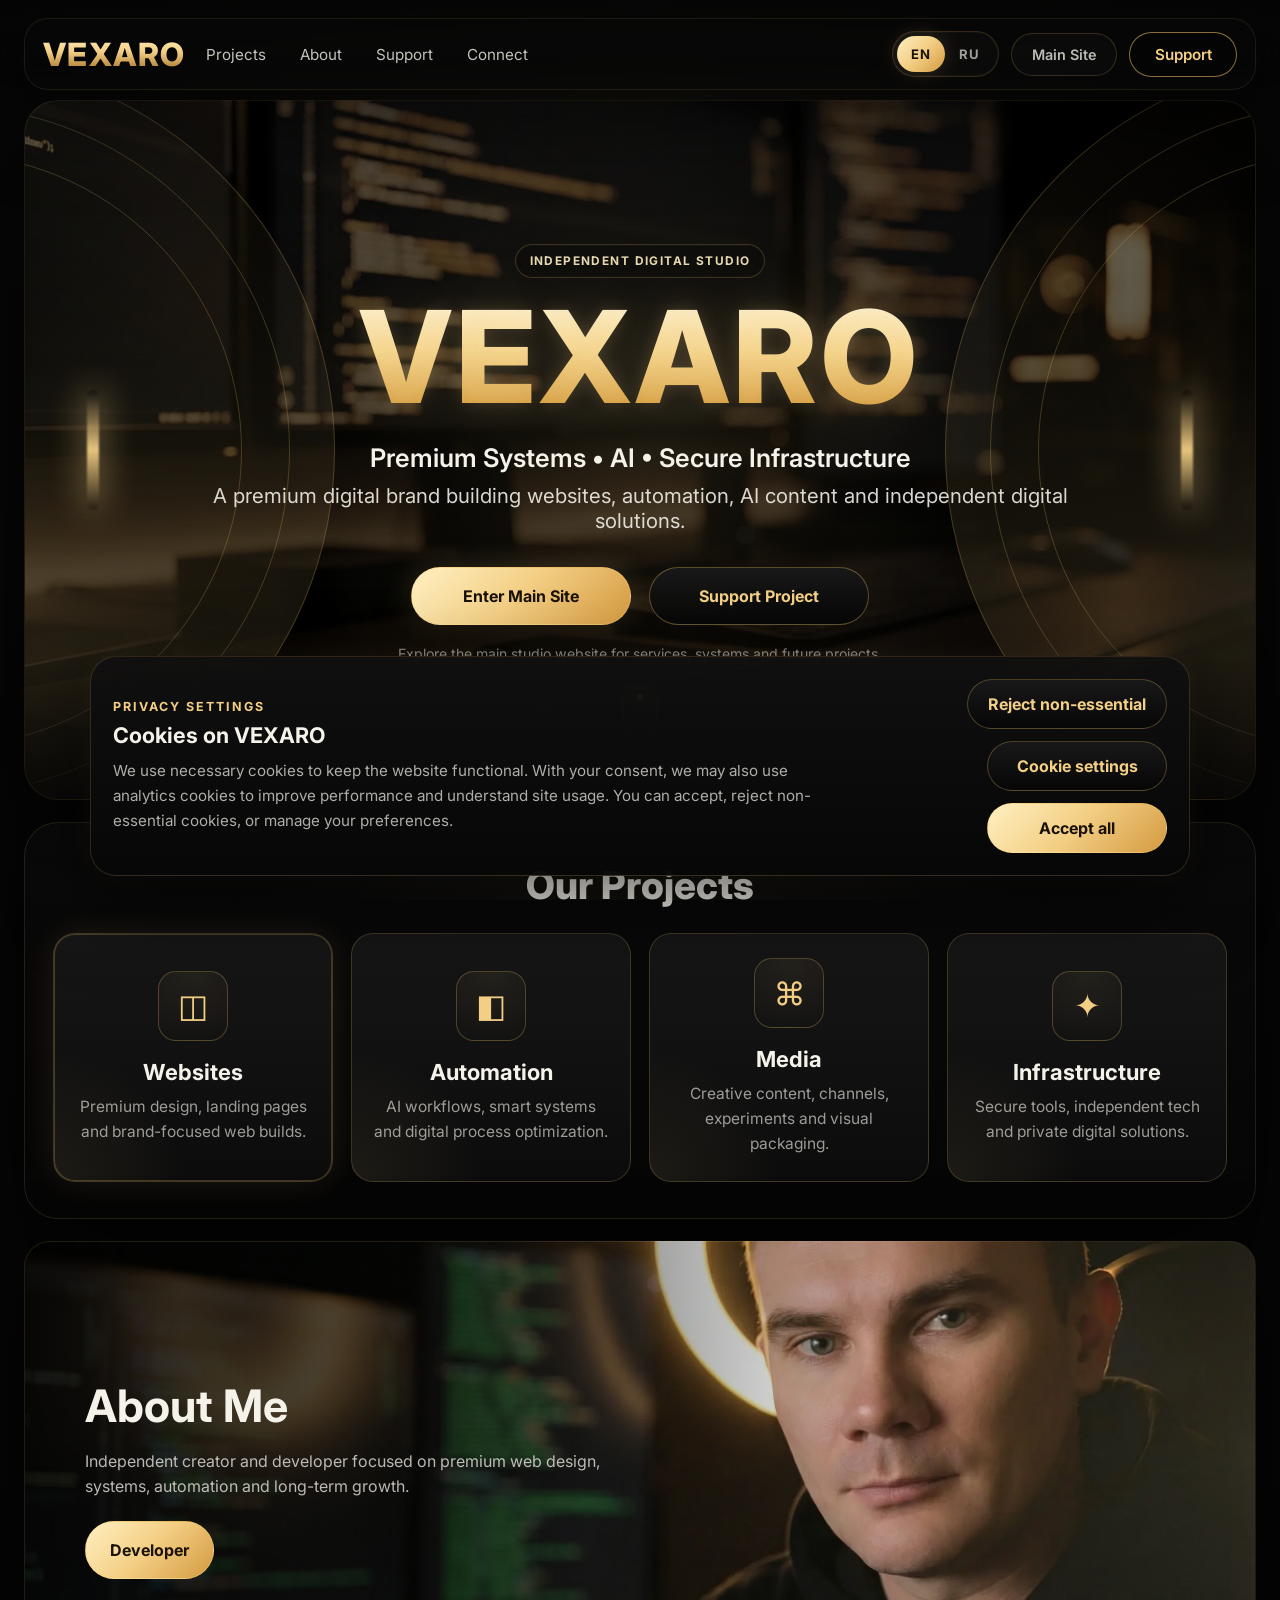
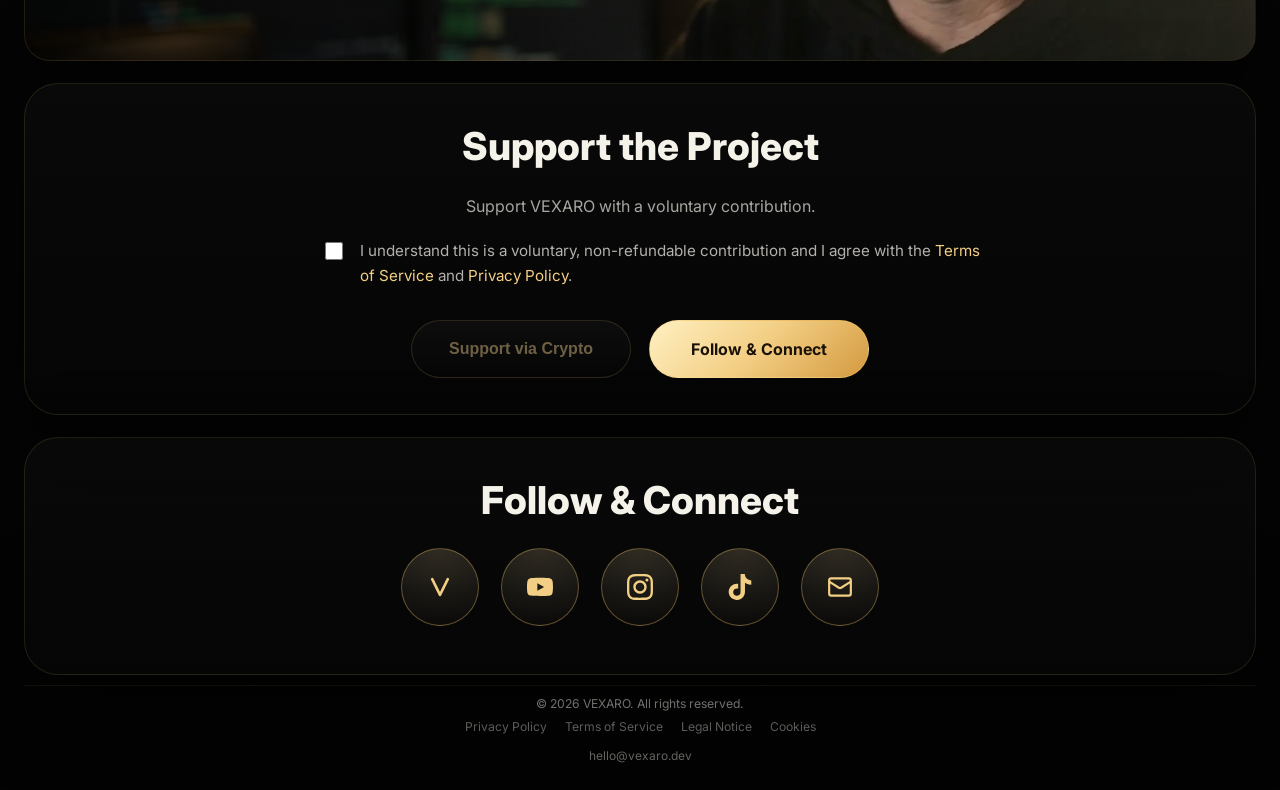
==== index.html @ 9ab5c290 "Add files via upload" ====
<!doctype html>
<html lang="en">
  <head>
    <meta charset="UTF-8" />
    <meta name="viewport" content="width=device-width, initial-scale=1.0" />
    <title>VEXARO — Premium Digital Systems</title>
    <meta
      name="description"
      content="VEXARO builds websites, automation systems, media projects and secure digital infrastructure."
    />
    <link rel="preconnect" href="https://fonts.googleapis.com" />
    <link rel="preconnect" href="https://fonts.gstatic.com" crossorigin />
    <link
      href="https://fonts.googleapis.com/css2?family=Inter:wght@400;500;600;700;800&display=swap"
      rel="stylesheet"
    />
    <link rel="stylesheet" href="./style.css" />
    <link rel="icon" type="image/svg+xml" href="./assets/img/favicon.svg" />
    <meta name="robots" content="index,follow" />
    <link rel="canonical" href="/index.html" />
    <link rel="alternate" hreflang="en" href="/index.html" />
    <link rel="alternate" hreflang="ru" href="/index-ru.html" />
    <link rel="alternate" hreflang="x-default" href="/index.html" />
    <script
      src="./js/lang-redirect.js"
      data-current-lang="en"
      data-redirect-ru="./index-ru.html"
      data-redirect-en="./index.html"
    ></script>
  </head>
  <body>
    <div class="site-bg" aria-hidden="true">
      <span class="site-bg__vx">VX</span>
    </div>

    <div class="page-noise"></div>
    <div class="page-noise"></div>

    <header class="site-header">
      <div class="container header__inner">
        <a class="brand" href="#top">VEXARO</a>

        <button
          class="burger"
          type="button"
          aria-label="Open menu"
          aria-expanded="false"
          aria-controls="mobile-menu"
          id="burger-toggle"
        >
          <span></span>
          <span></span>
          <span></span>
        </button>

        <div class="header-panel" id="mobile-menu">
          <nav class="nav">
            <a href="#projects">Projects</a>
            <a href="#about">About</a>
            <a href="#support">Support</a>
            <a href="#connect">Connect</a>
          </nav>

          <div class="header__actions">
            <div class="lang-switch" aria-label="Переключатель языка">
              <a class="lang-switch__link is-active" href="./index.html">EN</a>
              <a class="lang-switch__link" href="./index-ru.html">RU</a>
            </div>

            <a class="header-link" href="https://vexaro.dev">Main Site</a>
            <a class="nav-cta" href="#support">Support</a>
          </div>
        </div>
      </div>
    </header>

    <main class="page" id="top">
      <section class="hero-shell">
        <div class="hero-rings hero-rings--left"></div>
        <div class="hero-rings hero-rings--right"></div>
        <div class="hero-glow hero-glow--left"></div>
        <div class="hero-glow hero-glow--right"></div>

        <div class="hero">
          <div class="hero__eyebrow">Independent Digital Studio</div>

          <h1 class="hero__title">VEXARO</h1>

          <p class="hero__subtitle">
            Premium Systems • AI • Secure Infrastructure
          </p>

          <p class="hero__text">
            A premium digital brand building websites, automation, AI content
            and independent digital solutions.
          </p>

          <div class="hero__actions">
            <a class="btn btn--solid" href="https://vexaro.dev">
              Enter Main Site
            </a>
            <a class="btn btn--ghost" href="#support"> Support Project </a>
          </div>

          <p class="hero__microcopy">
            Explore the main studio website for services, systems and future
            projects.
          </p>
        </div>
        <a
          href="#projects"
          class="scroll-indicator"
          aria-label="Scroll to projects"
        >
          <div class="scroll-indicator__mouse">
            <div class="scroll-indicator__dot"></div>
          </div>
        </a>
      </section>

      <section class="panel section" id="projects">
        <h2 class="section-title">Our Projects</h2>

        <div class="project-grid">
          <article class="project-card project-card--active">
            <div class="project-card__icon">◫</div>
            <h3>Websites</h3>
            <p>Premium design, landing pages and brand-focused web builds.</p>
          </article>

          <article class="project-card">
            <div class="project-card__icon">◧</div>
            <h3>Automation</h3>
            <p>AI workflows, smart systems and digital process optimization.</p>
          </article>

          <article class="project-card">
            <div class="project-card__icon">⌘</div>
            <h3>Media</h3>
            <p>Creative content, channels, experiments and visual packaging.</p>
          </article>

          <article class="project-card">
            <div class="project-card__icon">✦</div>
            <h3>Infrastructure</h3>
            <p>Secure tools, independent tech and private digital solutions.</p>
          </article>
        </div>
      </section>

      <section class="panel section about-hero" id="about">
        <div class="about-hero__overlay"></div>

        <div class="about-hero__content">
          <h2>About Me</h2>

          <p>
            Independent creator and developer focused on premium web design,
            systems, automation and long-term growth.
          </p>

          <a class="btn btn--solid btn--small" href="#connect"> Developer </a>
        </div>
      </section>

      <section class="panel section support-panel" id="support">
        <h2 class="section-title">Support the Project</h2>

        <p class="support-note">
          Support VEXARO with a voluntary contribution.
        </p>
        <label class="support-consent">
          <input type="checkbox" id="donation-consent" />
          <span class="support-consent__text">
            I understand this is a voluntary, non-refundable contribution and I
            agree with the <a href="./terms.html">Terms of Service</a> and
            <a href="./privacy.html">Privacy Policy</a>.
          </span>
        </label>

        <div class="support-actions">
          <button
            class="support-pill support-pill--ghost"
            type="button"
            id="open-crypto-modal"
          >
            Support via Crypto
          </button>

          <a class="support-pill support-pill--solid" href="#connect">
            Follow & Connect
          </a>
        </div>
      </section>

      <section class="panel section connect-panel" id="connect">
        <h2 class="section-title">Follow & Connect</h2>

        <div class="social-row">
          <a
            class="social-btn"
            href="https://vexaro.dev"
            aria-label="Main website"
            title="Main website"
            data-tooltip="Main website"
          >
            <svg viewBox="0 0 100 100">
              <path
                d="M20 20 L50 80 L80 20"
                fill="none"
                stroke="currentColor"
                stroke-width="10"
                stroke-linecap="round"
                stroke-linejoin="round"
              />
            </svg>
          </a>
          <a
            class="social-btn"
            href="https://youtube.com/"
            aria-label="YouTube"
            title="YouTube"
            data-tooltip="YouTube"
          >
            <svg
              role="img"
              viewBox="0 0 24 24"
              xmlns="http://www.w3.org/2000/svg"
            >
              <title>YouTube</title>
              <path
                d="M23.498 6.186a3.016 3.016 0 0 0-2.122-2.136C19.505 3.545 12 3.545 12 3.545s-7.505 0-9.377.505A3.017 3.017 0 0 0 .502 6.186C0 8.07 0 12 0 12s0 3.93.502 5.814a3.016 3.016 0 0 0 2.122 2.136c1.871.505 9.376.505 9.376.505s7.505 0 9.377-.505a3.015 3.015 0 0 0 2.122-2.136C24 15.93 24 12 24 12s0-3.93-.502-5.814zM9.545 15.568V8.432L15.818 12l-6.273 3.568z"
              />
            </svg>
          </a>
          <a
            class="social-btn"
            href="https://instagram.com/"
            aria-label="Instagram"
            title="Instagram"
            data-tooltip="Instagram"
          >
            <svg
              role="img"
              viewBox="0 0 24 24"
              xmlns="http://www.w3.org/2000/svg"
            >
              <title>Instagram</title>
              <path
                d="M7.0301.084c-1.2768.0602-2.1487.264-2.911.5634-.7888.3075-1.4575.72-2.1228 1.3877-.6652.6677-1.075 1.3368-1.3802 2.127-.2954.7638-.4956 1.6365-.552 2.914-.0564 1.2775-.0689 1.6882-.0626 4.947.0062 3.2586.0206 3.6671.0825 4.9473.061 1.2765.264 2.1482.5635 2.9107.308.7889.72 1.4573 1.388 2.1228.6679.6655 1.3365 1.0743 2.1285 1.38.7632.295 1.6361.4961 2.9134.552 1.2773.056 1.6884.069 4.9462.0627 3.2578-.0062 3.668-.0207 4.9478-.0814 1.28-.0607 2.147-.2652 2.9098-.5633.7889-.3086 1.4578-.72 2.1228-1.3881.665-.6682 1.0745-1.3378 1.3795-2.1284.2957-.7632.4966-1.636.552-2.9124.056-1.2809.0692-1.6898.063-4.948-.0063-3.2583-.021-3.6668-.0817-4.9465-.0607-1.2797-.264-2.1487-.5633-2.9117-.3084-.7889-.72-1.4568-1.3876-2.1228C21.2982 1.33 20.628.9208 19.8378.6165 19.074.321 18.2017.1197 16.9244.0645 15.6471.0093 15.236-.005 11.977.0014 8.718.0076 8.31.0215 7.0301.0839m.1402 21.6932c-1.17-.0509-1.8053-.2453-2.2287-.408-.5606-.216-.96-.4771-1.3819-.895-.422-.4178-.6811-.8186-.9-1.378-.1644-.4234-.3624-1.058-.4171-2.228-.0595-1.2645-.072-1.6442-.079-4.848-.007-3.2037.0053-3.583.0607-4.848.05-1.169.2456-1.805.408-2.2282.216-.5613.4762-.96.895-1.3816.4188-.4217.8184-.6814 1.3783-.9003.423-.1651 1.0575-.3614 2.227-.4171 1.2655-.06 1.6447-.072 4.848-.079 3.2033-.007 3.5835.005 4.8495.0608 1.169.0508 1.8053.2445 2.228.408.5608.216.96.4754 1.3816.895.4217.4194.6816.8176.9005 1.3787.1653.4217.3617 1.056.4169 2.2263.0602 1.2655.0739 1.645.0796 4.848.0058 3.203-.0055 3.5834-.061 4.848-.051 1.17-.245 1.8055-.408 2.2294-.216.5604-.4763.96-.8954 1.3814-.419.4215-.8181.6811-1.3783.9-.4224.1649-1.0577.3617-2.2262.4174-1.2656.0595-1.6448.072-4.8493.079-3.2045.007-3.5825-.006-4.848-.0608M16.953 5.5864A1.44 1.44 0 1 0 18.39 4.144a1.44 1.44 0 0 0-1.437 1.4424M5.8385 12.012c.0067 3.4032 2.7706 6.1557 6.173 6.1493 3.4026-.0065 6.157-2.7701 6.1506-6.1733-.0065-3.4032-2.771-6.1565-6.174-6.1498-3.403.0067-6.156 2.771-6.1496 6.1738M8 12.0077a4 4 0 1 1 4.008 3.9921A3.9996 3.9996 0 0 1 8 12.0077"
              />
            </svg>
          </a>

          <a
            class="social-btn"
            href="https://tiktok.com/"
            aria-label="TikTok"
            title="TikTok"
            data-tooltip="TikTok"
          >
            <svg
              role="img"
              viewBox="0 0 24 24"
              xmlns="http://www.w3.org/2000/svg"
            >
              <title>TikTok</title>
              <path
                d="M12.525.02c1.31-.02 2.61-.01 3.91-.02.08 1.53.63 3.09 1.75 4.17 1.12 1.11 2.7 1.62 4.24 1.79v4.03c-1.44-.05-2.89-.35-4.2-.97-.57-.26-1.1-.59-1.62-.93-.01 2.92.01 5.84-.02 8.75-.08 1.4-.54 2.79-1.35 3.94-1.31 1.92-3.58 3.17-5.91 3.21-1.43.08-2.86-.31-4.08-1.03-2.02-1.19-3.44-3.37-3.65-5.71-.02-.5-.03-1-.01-1.49.18-1.9 1.12-3.72 2.58-4.96 1.66-1.44 3.98-2.13 6.15-1.72.02 1.48-.04 2.96-.04 4.44-.99-.32-2.15-.23-3.02.37-.63.41-1.11 1.04-1.36 1.75-.21.51-.15 1.07-.14 1.61.24 1.64 1.82 3.02 3.5 2.87 1.12-.01 2.19-.66 2.77-1.61.19-.33.4-.67.41-1.06.1-1.79.06-3.57.07-5.36.01-4.03-.01-8.05.02-12.07z"
              />
            </svg>
          </a>

          <a
            class="social-btn"
            href="mailto:hello@vexaro.dev"
            aria-label="Email"
            title="Email"
            data-tooltip="Email"
          >
            <svg
              xmlns="http://www.w3.org/2000/svg"
              width="24"
              height="24"
              viewBox="0 0 24 24"
              fill="none"
              stroke="currentColor"
              stroke-width="2"
              stroke-linecap="round"
              stroke-linejoin="round"
              class="lucide lucide-mail-icon lucide-mail"
            >
              <path d="m22 7-8.991 5.727a2 2 0 0 1-2.009 0L2 7" />
              <rect x="2" y="4" width="20" height="16" rx="2" />
            </svg>
          </a>
        </div>
      </section>
      <footer class="site-footer">
        <div class="container">
          <div class="footer-mini">
            <div class="footer-copy">© 2026 VEXARO. All rights reserved.</div>
            <div class="legal-links">
              <a href="./privacy.html">Privacy Policy</a>
              <a href="./terms.html">Terms of Service</a>
              <a href="./legal.html">Legal Notice</a>
              <a href="./cookies.html">Cookies</a>
              <div class="contact-mini">
                <a href="mailto:hello@vexaro.dev">hello@vexaro.dev</a>
              </div>
            </div>
          </div>
        </div>
      </footer>
    </main>
    <div class="crypto-modal" id="crypto-modal" aria-hidden="true">
      <div class="crypto-modal__backdrop" id="crypto-modal-close"></div>

      <div
        class="crypto-modal__dialog"
        role="dialog"
        aria-modal="true"
        aria-labelledby="crypto-modal-title"
      >
        <button class="crypto-modal__close" type="button" id="crypto-modal-x">
          ×
        </button>

        <div class="crypto-modal__header">
          <h3 id="crypto-modal-title">Support VEXARO</h3>
          <p>
            Support the project with crypto. Use only the exact network shown
            below.
          </p>
        </div>

        <div class="crypto-grid">
          <article class="crypto-card">
            <div class="crypto-card__top">
              <h4>USDT (TRC20)</h4>
              <span class="crypto-badge">Recommended</span>
            </div>

            <p class="crypto-card__hint">
              Low fees • stablecoin • easy to send
            </p>

            <div class="crypto-card__qr">
              <img
                src="assets/img/qr-usdt-trc20.svg"
                alt="USDT TRC20 QR code"
              />
            </div>

            <div class="crypto-card__address">
              <span class="crypto-card__label">Wallet address</span>
              <code id="usdt-address">TQnZ2apqUEBMSUYSg3t4UW5AHbQXTdKPWd</code>
            </div>

            <button
              class="crypto-card__copy"
              type="button"
              data-copy-target="usdt-address"
            >
              Copy USDT Address
            </button>
          </article>

          <article class="crypto-card">
            <div class="crypto-card__top">
              <h4>TON</h4>
            </div>

            <p class="crypto-card__hint">Fast • low fees • convenient</p>

            <div class="crypto-card__qr">
              <img src="assets/img/qr-ton.svg" alt="TON QR code" />
            </div>

            <div class="crypto-card__address">
              <span class="crypto-card__label">Wallet address</span>
              <code id="ton-address"
                >UQBDOMYAV3U9cUbGEeGsOOUgFcBkhSMcOgxvcdRfKLAyhdfA</code
              >
            </div>

            <button
              class="crypto-card__copy"
              type="button"
              data-copy-target="ton-address"
            >
              Copy TON Address
            </button>
          </article>
        </div>

        <p class="crypto-modal__note">
          Send only via the specified network. Crypto transactions are final and
          non-refundable.
        </p>
      </div>
    </div>
    <div class="cookie-banner" id="cookie-banner" aria-hidden="true">
      <div class="cookie-banner__inner">
        <div class="cookie-banner__content">
          <p class="cookie-banner__eyebrow">Privacy Settings</p>
          <h3 class="cookie-banner__title">Cookies on VEXARO</h3>
          <p class="cookie-banner__text">
            We use necessary cookies to keep the website functional. With your
            consent, we may also use analytics cookies to improve performance
            and understand site usage. You can accept, reject non-essential
            cookies, or manage your preferences.
          </p>
        </div>

        <div class="cookie-banner__actions">
          <button
            class="cookie-btn cookie-btn--ghost"
            type="button"
            id="cookie-reject"
          >
            Reject non-essential
          </button>
          <button
            class="cookie-btn cookie-btn--ghost"
            type="button"
            id="cookie-settings-open"
          >
            Cookie settings
          </button>
          <button
            class="cookie-btn cookie-btn--solid"
            type="button"
            id="cookie-accept"
          >
            Accept all
          </button>
        </div>
      </div>
    </div>

    <div class="cookie-modal" id="cookie-modal" aria-hidden="true">
      <div class="cookie-modal__backdrop" id="cookie-modal-backdrop"></div>

      <div
        class="cookie-modal__dialog"
        role="dialog"
        aria-modal="true"
        aria-labelledby="cookie-modal-title"
      >
        <button
          class="cookie-modal__close"
          type="button"
          id="cookie-modal-close"
        >
          ×
        </button>

        <div class="cookie-modal__header">
          <p class="cookie-banner__eyebrow">Cookie Preferences</p>
          <h3 id="cookie-modal-title">Manage your cookie settings</h3>
          <p>
            Necessary cookies are always active. You can choose whether to allow
            analytics and marketing cookies.
          </p>
        </div>

        <div class="cookie-groups">
          <div class="cookie-group cookie-group--locked">
            <div class="cookie-group__info">
              <h4>Necessary</h4>
              <p>
                Required for core website functionality, security and essential
                site operation.
              </p>
            </div>
            <div class="cookie-toggle cookie-toggle--locked">
              <input type="checkbox" checked disabled />
              <span>Always active</span>
            </div>
          </div>

          <div class="cookie-group">
            <div class="cookie-group__info">
              <h4>Analytics</h4>
              <p>
                Helps us understand traffic and improve website performance.
              </p>
            </div>
            <label class="cookie-toggle">
              <input type="checkbox" id="cookie-analytics" />
              <span>Allow</span>
            </label>
          </div>

          <div class="cookie-group">
            <div class="cookie-group__info">
              <h4>Marketing</h4>
              <p>
                Used for advertising, campaign measurement and related tracking.
              </p>
            </div>
            <label class="cookie-toggle">
              <input type="checkbox" id="cookie-marketing" />
              <span>Allow</span>
            </label>
          </div>
        </div>

        <div class="cookie-modal__actions">
          <button
            class="cookie-btn cookie-btn--ghost"
            type="button"
            id="cookie-modal-reject"
          >
            Reject non-essential
          </button>
          <button
            class="cookie-btn cookie-btn--ghost"
            type="button"
            id="cookie-modal-save"
          >
            Save preferences
          </button>
          <button
            class="cookie-btn cookie-btn--solid"
            type="button"
            id="cookie-modal-accept"
          >
            Accept all
          </button>
        </div>
      </div>
    </div>
    <script src="./js/main.js" defer></script>
  </body>
</html>
---- style.css ----
:root {
  --bg: #060606;
  --bg-2: #0b0b0b;
  --text: #f5f2ea;
  --muted: rgba(245, 242, 234, 0.62);
  --line: rgba(246, 201, 108, 0.16);
  --gold-1: #fff0c2;
  --gold-2: #f3cf85;
  --gold-3: #d8ab57;
  --gold-4: #9e6a20;
  --panel: linear-gradient(180deg, rgba(12, 12, 12, 0.65), rgba(6, 6, 6, 0.65));
  --shadow: 0 30px 80px rgba(0, 0, 0, 0.55);
  --radius-xl: 34px;
  --radius-lg: 26px;
  --radius-md: 22px;
  --container: 1560px;
}

*,
*::before,
*::after {
  box-sizing: border-box;
}

html {
  scroll-behavior: smooth;
}

body {
  margin: 0;
  min-width: 320px;
  color: var(--text);
  font-family: "Inter", sans-serif;
  background:
    radial-gradient(circle at top, rgba(243, 207, 133, 0.06), transparent 24%),
    linear-gradient(180deg, #070707 0%, #030303 100%);
  overflow-x: hidden;
}
/* VX logo */
.site-bg {
  position: fixed;
  inset: 0;
  z-index: 0;
  pointer-events: none;
  overflow: hidden;
}

.site-bg::before,
.site-bg::after {
  content: "";
  position: absolute;
  left: 50%;
  transform: translateX(-50%);
  border-radius: 50%;
  filter: blur(90px);
}

.site-bg::before {
  top: 24%;
  width: 420px;
  height: 420px;
  background: rgba(243, 207, 133, 0.16);
}

.site-bg::after {
  top: 58%;
  width: 520px;
  height: 520px;
  background: rgba(243, 207, 133, 0.12);
}
.site-bg__vx {
  position: absolute;
  top: 46%;
  left: 50%;
  transform: translate(-50%, -50%);
  font-size: 320px;
  font-weight: 800;
  line-height: 1;
  letter-spacing: -12px;
  color: rgba(243, 207, 133, 0.11);
  filter: blur(9px);
  white-space: nowrap;
  user-select: none;
}
a {
  color: inherit;
  text-decoration: none;
}

img {
  display: block;
  max-width: 100%;
}

.page-noise {
  position: fixed;
  inset: 0;
  pointer-events: none;
  z-index: 1;
  opacity: 0.12;
  background-image: radial-gradient(
    rgba(255, 255, 255, 0.16) 0.5px,
    transparent 0.5px
  );
  background-size: 5px 5px;
  mix-blend-mode: soft-light;
}

.container,
.page {
  width: min(calc(100% - 48px), var(--container));
  margin: 0 auto;
}

.site-header {
  position: sticky;
  top: 0;
  z-index: 20;
  padding-top: 18px;
  background: linear-gradient(
    180deg,
    rgba(6, 6, 6, 0.92),
    rgba(6, 6, 6, 0.55) 70%,
    rgba(6, 6, 6, 0)
  );
  backdrop-filter: blur(14px);
}
.header__inner {
  min-height: 72px;
  border: 1px solid rgba(246, 201, 108, 0.1);
  border-radius: 24px;
  padding: 0 18px;
  display: grid;
  grid-template-columns: auto 1fr;
  align-items: center;
  gap: 20px;
  background: rgba(8, 8, 8, 0.72);
  box-shadow: var(--shadow);
}

.brand {
  font-size: 2rem;
  font-weight: 800;
  letter-spacing: 0.04em;
  color: transparent;
  background: linear-gradient(
    180deg,
    var(--gold-1) 0%,
    var(--gold-2) 42%,
    var(--gold-4) 100%
  );
  -webkit-background-clip: text;
  background-clip: text;
}

.header-panel {
  display: flex;
  align-items: center;
  justify-content: space-between;
  gap: 20px;
  flex: 1;
  min-width: 0;
}

.nav {
  display: flex;
  align-items: center;
  justify-content: center;
  gap: 34px;
  min-width: 0;
}

.nav a {
  font-size: 0.95rem;
  color: rgba(245, 242, 234, 0.8);
  transition: color 0.25s ease;
  white-space: nowrap;
}

.nav a:hover,
.nav-cta:hover,
.header-link:hover {
  color: var(--gold-2);
}

.header__actions {
  display: flex;
  align-items: center;
  justify-content: flex-end;
  gap: 12px;
  flex-wrap: nowrap;
}

.header-link {
  min-width: 106px;
  padding: 12px 16px;
  text-align: center;
  border-radius: 999px;
  border: 1px solid rgba(246, 201, 108, 0.18);
  background: rgba(255, 255, 255, 0.02);
  color: rgba(245, 242, 234, 0.76);
  font-size: 0.9rem;
  font-weight: 600;
  transition:
    color 0.25s ease,
    border-color 0.25s ease,
    background 0.25s ease,
    transform 0.25s ease;
}

.header-link:hover {
  border-color: rgba(246, 201, 108, 0.4);
  background: rgba(243, 207, 133, 0.04);
  transform: translateY(-1px);
}

.nav-cta {
  min-width: 108px;
  padding: 12px 18px;
  text-align: center;
  font-size: 0.95rem;
  font-weight: 600;
  border: 1px solid rgba(246, 201, 108, 0.55);
  border-radius: 999px;
  color: var(--gold-2);
  background: rgba(0, 0, 0, 0.2);
}
/*BURGER*/

.burger {
  display: none;
  width: 46px;
  height: 46px;
  padding: 0;
  border: 1px solid rgba(246, 201, 108, 0.16);
  border-radius: 14px;
  background: rgba(10, 10, 10, 0.78);
  box-shadow: 0 10px 28px rgba(0, 0, 0, 0.32);
  cursor: pointer;
  position: relative;
  z-index: 31;
}

.burger span {
  position: absolute;
  left: 13px;
  width: 20px;
  height: 2px;
  border-radius: 999px;
  background: linear-gradient(90deg, #fff0c2 0%, #f3cf85 100%);
  transition:
    transform 0.28s ease,
    opacity 0.28s ease,
    top 0.28s ease;
}

.burger span:nth-child(1) {
  top: 15px;
}

.burger span:nth-child(2) {
  top: 22px;
}

.burger span:nth-child(3) {
  top: 29px;
}

.burger.is-active span:nth-child(1) {
  top: 22px;
  transform: rotate(45deg);
}

.burger.is-active span:nth-child(2) {
  opacity: 0;
}

.burger.is-active span:nth-child(3) {
  top: 22px;
  transform: rotate(-45deg);
}

body.menu-open {
  overflow: hidden;
}

.hero-shell {
  margin-top: 10px;
}

.lang-switch {
  display: inline-flex;
  align-items: center;
  padding: 4px;
  border-radius: 999px;
  border: 1px solid rgba(246, 201, 108, 0.16);
  background: rgba(255, 255, 255, 0.02);
  box-shadow: inset 0 0 0 1px rgba(246, 201, 108, 0.03);
}

.lang-switch__link {
  min-width: 48px;
  padding: 10px 14px;
  border-radius: 999px;
  text-align: center;
  font-size: 0.82rem;
  font-weight: 700;
  letter-spacing: 0.08em;
  text-transform: uppercase;
  color: rgba(245, 242, 234, 0.64);
  transition:
    color 0.25s ease,
    background 0.25s ease,
    box-shadow 0.25s ease,
    transform 0.25s ease;
}

.lang-switch__link:hover {
  color: var(--gold-1);
}

.lang-switch__link.is-active {
  color: #1a1206;
  background: linear-gradient(135deg, #fff0c2 0%, #f3cf85 48%, #d49a40 100%);
  box-shadow: 0 0 20px rgba(243, 207, 133, 0.18);
}
.page {
  padding: 0 0 15px;
}

.panel,
.hero-shell {
  position: relative;
  overflow: hidden;
  border: 1px solid rgba(246, 201, 108, 0.12);
  border-radius: var(--radius-xl);
  background: var(--panel);
  box-shadow: var(--shadow);
}

.hero-shell {
  min-height: 700px;
  padding: 80px 40px 70px;
  display: grid;
  place-items: center;

  background:
    linear-gradient(180deg, rgba(0, 0, 0, 0.6), rgba(0, 0, 0, 0.8)),
    radial-gradient(
      circle at center,
      rgba(243, 207, 133, 0.05),
      transparent 40%
    ),
    url("assets/img/imghero-bg.webp") center / cover no-repeat;
}
.hero-shell::before {
  content: "";
  position: absolute;
  bottom: 0;
  left: 0;
  width: 100%;
  height: 140px;

  background: linear-gradient(to bottom, transparent, rgba(6, 6, 6, 0.85));

  pointer-events: none;
  z-index: 1;
}
.hero-shell::after {
  content: "";
  position: absolute;
  inset: 0;

  background: radial-gradient(
    circle at center,
    rgba(243, 207, 133, 0.08),
    transparent 50%
  );

  pointer-events: none;
}
.hero {
  position: relative;
  z-index: 2;
  text-align: center;
  max-width: 900px;
}

.hero__title {
  margin: 0;
  font-size: clamp(4rem, 10vw, 8.2rem);
  line-height: 0.95;
  font-weight: 800;
  letter-spacing: 0.03em;
  color: transparent;
  background: linear-gradient(180deg, #fff8e0 0%, #f6d892 45%, #d59f43 90%);
  -webkit-background-clip: text;
  background-clip: text;
  text-shadow:
    0 0 18px rgba(243, 207, 133, 0.18),
    0 0 58px rgba(243, 207, 133, 0.16);
}

.hero__subtitle {
  margin: 24px 0 0;
  font-size: clamp(1.2rem, 2vw, 1.95rem);
  font-weight: 600;
}

.hero__text {
  margin: 10px 0 0;
  font-size: clamp(1rem, 1.6vw, 1.45rem);
  color: rgba(245, 242, 234, 0.88);
}

.hero__actions {
  margin-top: 34px;
  display: flex;
  justify-content: center;
  flex-wrap: wrap;
  gap: 18px;
}

.hero-rings,
.hero-rings::before,
.hero-rings::after {
  position: absolute;
  content: "";
  border-radius: 50%;
  border: 1px solid rgba(246, 201, 108, 0.22);
}

.hero-rings {
  top: 50%;
  width: 780px;
  height: 780px;
  transform: translateY(-50%);
  background: conic-gradient(
    from 0deg,
    transparent,
    rgba(243, 207, 133, 0.15),
    transparent
  );
  animation: rotateRing 8s linear infinite;
}

@keyframes rotateRing {
  to {
    transform: translateY(-50%) rotate(360deg);
  }
}
.hero-rings--left {
  left: -470px;
}

.hero-rings--right {
  right: -470px;
}

.hero-rings::before {
  inset: 44px;
}

.hero-rings::after {
  inset: 92px;
}

.hero-glow {
  position: absolute;
  top: 50%;
  width: 12px;
  height: 120px;
  border-radius: 999px;
  background: linear-gradient(
    180deg,
    rgba(255, 240, 194, 0),
    rgba(243, 207, 133, 0.95),
    rgba(255, 240, 194, 0)
  );
  filter: blur(1px);
  transform: translateY(-50%);
  box-shadow: 0 0 34px rgba(243, 207, 133, 0.7);
}

.hero-glow--left {
  left: 62px;
}

.hero-glow--right {
  right: 62px;
}
.scroll-indicator {
  position: absolute;
  bottom: 22px;
  left: 50%;
  transform: translateX(-50%);
  z-index: 3;
}

/* капсула */
.scroll-indicator__mouse {
  width: 34px;
  height: 56px;
  border-radius: 20px;
  border: 1px solid rgba(243, 207, 133, 0.35);

  background: linear-gradient(
    180deg,
    rgba(255, 240, 194, 0.08),
    rgba(0, 0, 0, 0.2)
  );

  backdrop-filter: blur(6px);

  display: flex;
  justify-content: center;
  padding-top: 10px;

  box-shadow:
    0 0 18px rgba(243, 207, 133, 0.15),
    inset 0 0 10px rgba(243, 207, 133, 0.08);
}

/* точка внутри */
.scroll-indicator__dot {
  width: 6px;
  height: 6px;
  border-radius: 50%;
  background: linear-gradient(180deg, #fff0c2, #f3cf85);

  box-shadow: 0 0 10px rgba(243, 207, 133, 0.8);

  animation: scrollDot 1.8s infinite;
}
.scroll-indicator:hover {
  transform: translateX(-50%) scale(1.05);
}
.scroll-indicator__mouse {
  transition: all 0.3s ease;
}
.scroll-indicator {
  opacity: 0;
  bottom: calc(60px + env(safe-area-inset-bottom));
  animation:
    fadeIn 1s ease forwards,
    float 3s ease-in-out infinite;
  animation-delay: 1.2s, 2s;
}
@keyframes float {
  0%,
  100% {
    transform: translate(-50%, 0);
  }
  50% {
    transform: translate(-50%, 6px);
  }
}
@keyframes fadeIn {
  to {
    opacity: 1;
  }
}
/* анимация */
@keyframes scrollDot {
  0% {
    transform: translateY(0);
    opacity: 0;
  }
  30% {
    opacity: 1;
  }
  100% {
    transform: translateY(18px);
    opacity: 0;
  }
}
.hero__eyebrow {
  display: inline-flex;
  align-items: center;
  justify-content: center;
  margin-bottom: 18px;
  padding: 9px 14px;
  border-radius: 999px;
  border: 1px solid rgba(246, 201, 108, 0.2);
  background: rgba(10, 10, 10, 0.38);
  box-shadow:
    inset 0 0 0 1px rgba(246, 201, 108, 0.03),
    0 10px 30px rgba(0, 0, 0, 0.22);
  color: rgba(255, 240, 194, 0.9);
  font-size: 0.74rem;
  font-weight: 700;
  letter-spacing: 0.12em;
  text-transform: uppercase;
}

.hero__microcopy {
  margin: 18px auto 0;
  max-width: 640px;
  color: rgba(245, 242, 234, 0.56);
  font-size: 0.88rem;
  line-height: 1.6;
}
.section {
  margin-top: 22px;
  padding: 42px 28px 36px;
}

.section-title {
  margin: 0 0 28px;
  font-size: clamp(2rem, 3vw, 3.4rem);
  line-height: 1.05;
  text-align: center;
  font-weight: 800;
}

.section-title--left {
  text-align: left;
}

.project-grid {
  display: grid;
  grid-template-columns: repeat(4, 1fr);
  gap: 18px;
}

.project-card {
  min-height: 220px;
  padding: 24px 20px;
  border-radius: var(--radius-md);
  border: 1px solid rgba(246, 201, 108, 0.2);
  background:
    radial-gradient(
      circle at bottom left,
      rgba(243, 207, 133, 0.08),
      transparent 35%
    ),
    linear-gradient(180deg, rgba(24, 24, 24, 0.92), rgba(12, 12, 12, 0.98));
  display: flex;
  flex-direction: column;
  justify-content: center;
  align-items: center;
  text-align: center;
  transition:
    transform 0.25s ease,
    border-color 0.25s ease,
    box-shadow 0.25s ease;
}

.project-card:hover {
  transform: translateY(-6px);
  border-color: rgba(246, 201, 108, 0.5);
  box-shadow:
    0 18px 38px rgba(0, 0, 0, 0.5),
    0 0 24px rgba(243, 207, 133, 0.08);
}

.project-card--active {
  box-shadow:
    inset 0 0 0 1px rgba(246, 201, 108, 0.22),
    0 0 32px rgba(243, 207, 133, 0.1);
}

.project-card__icon {
  width: 70px;
  height: 70px;
  margin-bottom: 18px;
  border-radius: 18px;
  display: grid;
  place-items: center;
  font-size: 2rem;
  color: var(--gold-2);
  border: 1px solid rgba(246, 201, 108, 0.25);
  background: radial-gradient(
    circle at top,
    rgba(243, 207, 133, 0.08),
    rgba(0, 0, 0, 0)
  );
}

.project-card h3 {
  margin: 0 0 10px;
  font-size: 1.38rem;
}

.project-card p {
  margin: 0;
  color: var(--muted);
  line-height: 1.6;
  font-size: 0.97rem;
}

.support-panel {
  text-align: center;
}

.support-actions {
  display: flex;
  justify-content: center;
  flex-wrap: wrap;
  gap: 18px;
}
.about-hero {
  position: relative;
  min-height: 420px;
  padding: 60px;
  display: flex;
  align-items: center;

  border-radius: 26px;
  overflow: hidden;

  background:
    linear-gradient(
      90deg,
      rgba(0, 0, 0, 0.85) 0%,
      rgba(0, 0, 0, 0.65) 35%,
      rgba(0, 0, 0, 0.2) 60%,
      transparent 80%
    ),
    url("assets/img/about-visual.webp") right center / cover no-repeat;
}

/* затемнение слева */
.about-hero__overlay {
  position: absolute;
  inset: 0;
  background: radial-gradient(
    circle at right,
    rgba(243, 207, 133, 0.15),
    transparent 40%
  );
  pointer-events: none;
}

/* текст */
.about-hero__content {
  position: relative;
  z-index: 2;
  max-width: 520px;
}

.about-hero__content h2 {
  font-size: 2.8rem;
  margin-bottom: 16px;
}

.about-hero__content p {
  color: rgba(245, 242, 234, 0.75);
  margin-bottom: 40px;
  line-height: 1.6;
}
.btn,
.support-pill {
  min-width: 220px;
  padding: 18px 28px;
  border-radius: 999px;
  text-align: center;
  font-size: 1rem;
  font-weight: 700;
  border: 1px solid rgba(246, 201, 108, 0.34);
  transition:
    transform 0.25s ease,
    box-shadow 0.25s ease,
    border-color 0.25s ease;
}

.btn:hover,
.support-pill:hover,
.social-btn:hover {
  transform: translateY(-3px);
  box-shadow: 0 16px 36px rgba(0, 0, 0, 0.5);
}

.btn--solid,
.support-pill--solid {
  color: #1a1206;
  background: linear-gradient(135deg, #fff0c2 0%, #f3cf85 48%, #d49a40 100%);
}

.btn--ghost,
.support-pill--ghost {
  color: var(--gold-2);
  background: linear-gradient(
    180deg,
    rgba(25, 25, 25, 0.96),
    rgba(7, 7, 7, 0.96)
  );
}

.hero__actions .btn--solid {
  box-shadow:
    0 18px 40px rgba(0, 0, 0, 0.42),
    0 0 32px rgba(243, 207, 133, 0.18);
}

.hero__actions .btn--solid:hover {
  box-shadow:
    0 22px 46px rgba(0, 0, 0, 0.5),
    0 0 40px rgba(243, 207, 133, 0.24);
}

.btn--small {
  min-width: 150px;
  width: fit-content;
  padding-inline: 24px;
  margin-top: 10px;
}

.connect-panel {
  text-align: center;
  padding-bottom: 48px;
}

.social-row {
  display: flex;
  justify-content: center;
  flex-wrap: wrap;
  gap: 22px;
}

.social-btn {
  width: 78px;
  height: 78px;
  position: relative;
  overflow: visible;
  display: grid;
  fill: currentColor;
  place-items: center;
  border-radius: 50%;
  border: 1px solid rgba(246, 201, 108, 0.35);
  background:
    radial-gradient(circle at top, rgba(243, 207, 133, 0.12), rgba(0, 0, 0, 0)),
    linear-gradient(180deg, rgba(22, 22, 22, 0.96), rgba(7, 7, 7, 0.98));
  color: var(--gold-2);
  font-size: 1.9rem;
  transition:
    transform 0.25s ease,
    border-color 0.25s ease;
}
.social-btn::after {
  content: attr(data-tooltip);
  position: absolute;
  left: 50%;
  bottom: -42px;
  transform: translateX(-50%) translateY(6px);
  padding: 8px 12px;
  border-radius: 999px;
  border: 1px solid rgba(246, 201, 108, 0.18);
  background: rgba(10, 10, 10, 0.96);
  color: var(--gold-1);
  font-size: 0.78rem;
  font-weight: 600;
  letter-spacing: 0.04em;
  white-space: nowrap;
  opacity: 0;
  pointer-events: none;
  transition:
    opacity 0.22s ease,
    transform 0.22s ease,
    border-color 0.22s ease;
  box-shadow: 0 14px 28px rgba(0, 0, 0, 0.35);
}

.social-btn:hover::after,
.social-btn:focus-visible::after {
  opacity: 1;
  transform: translateX(-50%) translateY(0);
}
.social-btn:hover {
  border-color: rgba(246, 201, 108, 0.65);
}
.social-btn svg {
  width: 26px;
  height: 26px;
  color: var(--gold-2);
  transition: all 0.25s ease;
}
.social-btn:hover svg {
  color: #fff0c2;
  transform: scale(1.1);
}
@media (max-width: 1100px) {
  .project-grid {
    grid-template-columns: repeat(2, 1fr);
  }

  .about {
    grid-template-columns: 1fr;
    gap: 18px;
  }

  .about__visual {
    min-height: 340px;
  }

  .hero-shell {
    min-height: 620px;
  }

  .hero-rings {
    width: 620px;
    height: 620px;
  }

  .hero-rings--left {
    left: -410px;
  }

  .hero-rings--right {
    right: -410px;
  }
}
.support-note {
  max-width: 620px;
  margin: 0 auto 18px;
  color: rgba(245, 242, 234, 0.68);
  line-height: 1.6;
  text-align: center;
}

.support-consent {
  position: relative;
  display: inline-block;
  max-width: 700px;
  margin: 0 auto 32px;
  padding-left: 60px;

  text-align: left;
  vertical-align: top;
  cursor: pointer;
}

.support-consent input {
  position: absolute;
  top: 4px;
  left: 25px;

  width: 18px;
  height: 18px;
  margin: 0;
  accent-color: #d8ab57;
  cursor: pointer;
}

.support-consent__text {
  max-width: 620px;
  display: block;
  color: rgba(245, 242, 234, 0.72);
  font-size: 0.95rem;
  line-height: 1.65;
}

.support-consent a {
  color: var(--gold-2);
  transition: color 0.25s ease;
}

.support-consent a:hover {
  color: var(--gold-1);
}

.support-pill--disabled {
  opacity: 0.45;
  pointer-events: none;
  filter: grayscale(0.15);
  box-shadow: none;
}

.legal-links {
  margin-top: 20px;
  display: flex;
  gap: 18px;
  justify-content: center;
  font-size: 0.85rem;
  color: rgba(245, 242, 234, 0.5);
}

.legal-links a {
  transition: color 0.2s ease;
}

.legal-links a:hover {
  color: var(--gold-2);
}
.site-footer {
  margin-top: 10px;
  padding: 10px 0 12px;
  border-top: 1px solid rgba(246, 201, 108, 0.08);
  background: transparent;
  position: relative;
  z-index: 4;
}

.footer-mini {
  display: flex;
  flex-direction: column;
  align-items: center;
  gap: 8px;
  text-align: center;
}

.footer-copy {
  font-size: 0.76rem;
  color: rgba(245, 242, 234, 0.46);
}

.site-footer .legal-links {
  margin-top: 0;
  display: flex;
  justify-content: center;
  gap: 12px 18px;
  flex-wrap: wrap;
  font-size: 0.76rem;
  color: rgba(245, 242, 234, 0.46);
}

.site-footer .legal-links a {
  opacity: 0.82;
  transition:
    color 0.25s ease,
    opacity 0.25s ease;
}

.site-footer .legal-links a:hover {
  opacity: 1;
  color: var(--gold-2);
}
.contact-mini {
  text-align: center;
  font-size: 0.75rem;
  color: rgba(245, 242, 234, 0.5);
}

.site-footer .contact-mini {
  width: 100%;
  margin-top: 2px;
}

.site-footer a,
.site-footer button {
  pointer-events: auto;
}

.contact-mini a:hover {
  color: var(--gold-2);
}
/*crypto-modal*/
.crypto-modal {
  position: fixed;
  inset: 0;
  z-index: 100;
  display: grid;
  place-items: center;
  padding: 24px;
  overflow-y: auto;
  overscroll-behavior: contain;
  opacity: 0;
  visibility: hidden;
  transition:
    opacity 0.3s ease,
    visibility 0.3s ease;
}

.crypto-modal.is-open {
  opacity: 1;
  visibility: visible;
}

.crypto-modal__backdrop {
  position: absolute;
  inset: 0;
  background: rgba(0, 0, 0, 0.72);
  backdrop-filter: blur(10px);
}

.crypto-modal__dialog {
  position: relative;
  z-index: 1;
  width: min(100%, 980px);
  max-height: calc(100vh - 48px);
  padding: 34px 28px 28px;
  border-radius: 30px;
  border: 1px solid rgba(246, 201, 108, 0.18);
  background:
    linear-gradient(180deg, rgba(14, 14, 14, 0.96), rgba(6, 6, 6, 0.96)),
    radial-gradient(circle at top, rgba(243, 207, 133, 0.06), transparent 40%);
  box-shadow:
    0 40px 100px rgba(0, 0, 0, 0.6),
    0 0 32px rgba(243, 207, 133, 0.08);
  overflow-y: auto;
}

.crypto-modal__close {
  position: absolute;
  top: 14px;
  right: 16px;
  width: 42px;
  height: 42px;
  border: 1px solid rgba(246, 201, 108, 0.16);
  border-radius: 50%;
  background: rgba(255, 255, 255, 0.02);
  color: var(--gold-2);
  font-size: 1.5rem;
  cursor: pointer;
  transition:
    transform 0.25s ease,
    border-color 0.25s ease,
    background 0.25s ease;
}

.crypto-modal__close:hover {
  transform: scale(1.04);
  border-color: rgba(246, 201, 108, 0.38);
  background: rgba(243, 207, 133, 0.06);
}

.crypto-modal__header {
  text-align: center;
  margin-bottom: 26px;
}

.crypto-modal__header h3 {
  margin: 0 0 10px;
  font-size: clamp(1.8rem, 3vw, 2.7rem);
}

.crypto-modal__header p {
  margin: 0;
  color: rgba(245, 242, 234, 0.68);
  line-height: 1.6;
}

.crypto-grid {
  display: grid;
  grid-template-columns: repeat(2, 1fr);
  gap: 18px;
}

.crypto-card {
  display: flex;
  flex-direction: column;
  padding: 22px;
  border-radius: 24px;
  border: 1px solid rgba(246, 201, 108, 0.16);
  background:
    linear-gradient(180deg, rgba(18, 18, 18, 0.96), rgba(8, 8, 8, 0.98)),
    radial-gradient(
      circle at top left,
      rgba(243, 207, 133, 0.06),
      transparent 30%
    );
  box-shadow: inset 0 0 0 1px rgba(246, 201, 108, 0.04);
}

.crypto-card__top {
  display: flex;
  align-items: center;
  justify-content: space-between;
  gap: 12px;
}

.crypto-card__top h4 {
  margin: 0;
  font-size: 1.15rem;
}

.crypto-badge {
  padding: 6px 10px;
  border-radius: 999px;
  font-size: 0.76rem;
  font-weight: 700;
  color: #1a1206;
  background: linear-gradient(135deg, #fff0c2 0%, #f3cf85 48%, #d49a40 100%);
}

.crypto-card__hint {
  margin: 10px 0 18px;
  color: rgba(245, 242, 234, 0.62);
  font-size: 0.93rem;
}

.crypto-card__qr {
  display: flex;
  justify-content: center;
  margin-bottom: 18px;
}

.crypto-card__qr img {
  width: 190px;
  height: 190px;
  object-fit: cover;
  border-radius: 18px;
  border: 1px solid rgba(246, 201, 108, 0.12);
  background: #fff;
  padding: 10px;

  transition:
    transform 0.3s ease,
    box-shadow 0.3s ease;
}
.crypto-card:hover .crypto-card__qr img {
  transform: scale(1.04);
  box-shadow: 0 0 28px rgba(246, 201, 108, 0.2);
}
.crypto-card__address {
  margin-bottom: 14px;
  flex-grow: 1;
  display: flex;
}

.crypto-card__label {
  display: flex;
  align-items: center;
  margin-bottom: 8px;
  font-size: 0.82rem;
  color: rgba(245, 242, 234, 0.48);
  text-transform: uppercase;
  letter-spacing: 0.08em;
}

.crypto-card__address code {
  display: flex;
  align-items: center;
  padding: 12px 14px;
  border-radius: 16px;
  border: 1px solid rgba(246, 201, 108, 0.14);
  background: rgba(255, 255, 255, 0.02);
  color: var(--text);
  font-size: 0.86rem;
  line-height: 1.5;
  word-break: break-all;
  font-family: inherit;
  font-size: 0.9rem;
  letter-spacing: 0.02em;
}

.crypto-card__copy {
  width: 100%;
  padding: 14px 18px;
  border: 1px solid rgba(246, 201, 108, 0.26);
  border-radius: 999px;
  background: linear-gradient(
    180deg,
    rgba(25, 25, 25, 0.96),
    rgba(7, 7, 7, 0.96)
  );
  color: var(--gold-2);
  font-weight: 700;
  cursor: pointer;
  transition:
    transform 0.25s ease,
    box-shadow 0.25s ease,
    border-color 0.25s ease;
}

.crypto-card__copy:hover {
  transform: translateY(-2px);
  border-color: rgba(246, 201, 108, 0.5);
  box-shadow: 0 16px 36px rgba(0, 0, 0, 0.5);
}

.crypto-modal__note {
  margin: 22px 0 0;
  text-align: center;
  color: rgba(245, 242, 234, 0.56);
  line-height: 1.6;
  font-size: 0.92rem;
  margin-top: 26px;
}

body.modal-open {
  overflow: hidden;
}
/*ЮРИДИЧКА*/
.legal-page {
  padding-top: 26px;
}

.legal-hero,
.legal-content {
  padding: 40px 32px;
}

.legal-hero {
  margin-bottom: 20px;
  text-align: center;
}

.legal-eyebrow {
  margin: 0 0 12px;
  font-size: 0.82rem;
  font-weight: 700;
  letter-spacing: 0.18em;
  text-transform: uppercase;
  color: var(--gold-2);
}

.legal-title {
  margin: 0;
  font-size: clamp(2.6rem, 5vw, 4.8rem);
  line-height: 1;
  font-weight: 800;
}

.legal-updated {
  margin: 16px 0 0;
  color: rgba(245, 242, 234, 0.52);
  font-size: 0.95rem;
}

.legal-intro {
  width: min(100%, 760px);
  margin: 18px auto 0;
  color: rgba(245, 242, 234, 0.72);
  line-height: 1.7;
  font-size: 1rem;
}

.legal-content {
  display: grid;
  gap: 28px;
}

.legal-section {
  padding-bottom: 24px;
  border-bottom: 1px solid rgba(246, 201, 108, 0.08);
}

.legal-section:last-child {
  padding-bottom: 0;
  border-bottom: 0;
}

.legal-section h2 {
  margin: 0 0 12px;
  font-size: clamp(1.2rem, 2vw, 1.65rem);
  line-height: 1.25;
}

.legal-section p {
  margin: 0;
  max-width: 920px;
  color: rgba(245, 242, 234, 0.74);
  line-height: 1.75;
  font-size: 0.98rem;
}

.legal-section a {
  color: var(--gold-2);
}

.legal-section a:hover {
  color: var(--gold-1);
}

@media (max-width: 820px) {
  .legal-hero,
  .legal-content {
    padding: 28px 18px;
  }

  .legal-content {
    gap: 22px;
  }

  .legal-section {
    padding-bottom: 18px;
  }
}
/*COOKIE*/
.cookie-banner {
  position: fixed;
  left: 24px;
  right: 24px;
  bottom: 24px;
  z-index: 120;
  opacity: 0;
  visibility: hidden;
  transform: translateY(18px);
  transition:
    opacity 0.3s ease,
    visibility 0.3s ease,
    transform 0.3s ease;
}

.cookie-banner.is-visible {
  opacity: 1;
  visibility: visible;
  transform: translateY(0);
}

.cookie-banner__inner {
  width: min(100%, 1100px);
  margin: 0 auto;
  padding: 22px 22px;
  border-radius: 26px;
  border: 1px solid rgba(246, 201, 108, 0.16);
  background:
    linear-gradient(180deg, rgba(16, 16, 16, 0.96), rgba(7, 7, 7, 0.98)),
    radial-gradient(
      circle at top left,
      rgba(243, 207, 133, 0.06),
      transparent 30%
    );
  box-shadow:
    0 28px 80px rgba(0, 0, 0, 0.55),
    0 0 28px rgba(243, 207, 133, 0.06);
  display: flex;
  align-items: center;
  justify-content: space-between;
  gap: 20px;
}

.cookie-banner__content {
  max-width: 720px;
}

.cookie-banner__eyebrow {
  margin: 0 0 8px;
  font-size: 0.78rem;
  font-weight: 700;
  letter-spacing: 0.16em;
  text-transform: uppercase;
  color: var(--gold-2);
}

.cookie-banner__title {
  margin: 0 0 10px;
  font-size: 1.35rem;
}

.cookie-banner__text {
  margin: 0;
  color: rgba(245, 242, 234, 0.7);
  line-height: 1.65;
  font-size: 0.95rem;
}

.cookie-banner__actions,
.cookie-modal__actions {
  display: flex;
  flex-wrap: wrap;
  gap: 12px;
  justify-content: flex-end;
}

.cookie-btn {
  min-width: 180px;
  padding: 14px 20px;
  border-radius: 999px;
  border: 1px solid rgba(246, 201, 108, 0.28);
  font: inherit;
  font-weight: 700;
  cursor: pointer;
  transition:
    transform 0.25s ease,
    border-color 0.25s ease,
    box-shadow 0.25s ease,
    background 0.25s ease,
    color 0.25s ease;
}

.cookie-btn:hover {
  transform: translateY(-2px);
  box-shadow: 0 16px 36px rgba(0, 0, 0, 0.42);
}

.cookie-btn--solid {
  color: #1a1206;
  background: linear-gradient(135deg, #fff0c2 0%, #f3cf85 48%, #d49a40 100%);
}

.cookie-btn--ghost {
  color: var(--gold-2);
  background: linear-gradient(
    180deg,
    rgba(25, 25, 25, 0.96),
    rgba(7, 7, 7, 0.96)
  );
}

.cookie-modal {
  position: fixed;
  inset: 0;
  z-index: 130;
  display: grid;
  place-items: center;
  padding: 24px;
  opacity: 0;
  visibility: hidden;
  transition:
    opacity 0.3s ease,
    visibility 0.3s ease;
}

.cookie-modal.is-open {
  opacity: 1;
  visibility: visible;
}

.cookie-modal__backdrop {
  position: absolute;
  inset: 0;
  background: rgba(0, 0, 0, 0.72);
  backdrop-filter: blur(10px);
}

.cookie-modal__dialog {
  position: relative;
  z-index: 1;
  width: min(100%, 860px);
  padding: 32px 26px 24px;
  border-radius: 30px;
  border: 1px solid rgba(246, 201, 108, 0.18);
  background:
    linear-gradient(180deg, rgba(14, 14, 14, 0.96), rgba(6, 6, 6, 0.96)),
    radial-gradient(circle at top, rgba(243, 207, 133, 0.06), transparent 40%);
  box-shadow:
    0 40px 100px rgba(0, 0, 0, 0.6),
    0 0 32px rgba(243, 207, 133, 0.08);
}

.cookie-modal__close {
  position: absolute;
  top: 14px;
  right: 16px;
  width: 42px;
  height: 42px;
  border: 1px solid rgba(246, 201, 108, 0.16);
  border-radius: 50%;
  background: rgba(255, 255, 255, 0.02);
  color: var(--gold-2);
  font-size: 1.5rem;
  cursor: pointer;
}

.cookie-modal__header {
  text-align: center;
  margin-bottom: 22px;
}

.cookie-modal__header h3 {
  margin: 0 0 10px;
  font-size: clamp(1.7rem, 3vw, 2.4rem);
}

.cookie-modal__header p {
  margin: 0;
  color: rgba(245, 242, 234, 0.68);
  line-height: 1.6;
}

.cookie-groups {
  display: grid;
  gap: 16px;
  margin-bottom: 22px;
}

.cookie-group {
  padding: 18px 18px;
  border-radius: 22px;
  border: 1px solid rgba(246, 201, 108, 0.14);
  background:
    linear-gradient(180deg, rgba(18, 18, 18, 0.96), rgba(8, 8, 8, 0.98)),
    radial-gradient(
      circle at top left,
      rgba(243, 207, 133, 0.05),
      transparent 30%
    );
  display: flex;
  align-items: center;
  justify-content: space-between;
  gap: 18px;
}

.cookie-group__info h4 {
  margin: 0 0 8px;
  font-size: 1rem;
}

.cookie-group__info p {
  margin: 0;
  color: rgba(245, 242, 234, 0.66);
  line-height: 1.6;
  font-size: 0.93rem;
  max-width: 560px;
}

.cookie-toggle {
  display: inline-flex;
  align-items: center;
  gap: 10px;
  color: rgba(245, 242, 234, 0.78);
  white-space: nowrap;
}

.cookie-toggle input {
  width: 18px;
  height: 18px;
  accent-color: #d8ab57;
}

.cookie-toggle--locked {
  opacity: 0.76;
}

.footer-cookie-link {
  appearance: none;
  border: 0;
  background: transparent;
  padding: 0;
  font: inherit;
  color: rgba(245, 242, 234, 0.38);
  cursor: pointer;
  transition:
    color 0.25s ease,
    opacity 0.25s ease;
}

.footer-cookie-link:hover {
  color: var(--gold-2);
}
/*404*/
.page-404 {
  min-height: 100vh;
  display: grid;
  align-items: center;
}

.error-hero {
  min-height: 72vh;
  padding: 80px 32px;
  display: grid;
  place-items: center;
  text-align: center;
}

.error-hero__content {
  position: relative;
  z-index: 2;
  max-width: 760px;
}

.error-hero__code {
  margin: 18px 0 0;
  font-size: clamp(5rem, 14vw, 10rem);
  line-height: 0.9;
  font-weight: 800;
  letter-spacing: 0.04em;
  color: transparent;
  background: linear-gradient(180deg, #fff8e0 0%, #f6d892 45%, #d59f43 90%);
  -webkit-background-clip: text;
  background-clip: text;
  text-shadow:
    0 0 18px rgba(243, 207, 133, 0.18),
    0 0 58px rgba(243, 207, 133, 0.16);
}

.error-hero__title {
  margin: 16px 0 0;
  font-size: clamp(2rem, 4vw, 3.4rem);
  line-height: 1.05;
  font-weight: 800;
}

.error-hero__text {
  margin: 14px auto 0;
  max-width: 620px;
  font-size: 1.05rem;
  line-height: 1.7;
  color: rgba(245, 242, 234, 0.74);
}

/* ===== DINO SCENE ===== */
.dino-scene {
  position: relative;
  width: min(100%, 420px);
  height: 170px;
  margin: 24px auto 12px;
  overflow: hidden;
}

.dino-ground {
  position: absolute;
  left: 0;
  right: 0;
  bottom: 18px;
  height: 2px;
  background: linear-gradient(
    90deg,
    rgba(243, 207, 133, 0.12) 0%,
    rgba(243, 207, 133, 0.9) 20%,
    rgba(243, 207, 133, 0.35) 50%,
    rgba(243, 207, 133, 0.9) 80%,
    rgba(243, 207, 133, 0.12) 100%
  );
  box-shadow:
    0 0 10px rgba(243, 207, 133, 0.2),
    0 0 24px rgba(243, 207, 133, 0.12);
}

.dino-ground::before {
  content: "";
  position: absolute;
  inset: 0;
  background: repeating-linear-gradient(
    90deg,
    transparent 0 18px,
    rgba(243, 207, 133, 0.45) 18px 26px
  );
  animation: ground-move 1.2s linear infinite;
  opacity: 0.8;
}

.dino-flip {
  position: absolute;
  left: -180px;
  bottom: 18px;
  width: 180px;
  height: 180px;
  transform-origin: center;
  animation: dino-walk 8s linear infinite;
}

.dino {
  width: 100%;
  height: 100%;
  display: block;
  color: #f3cf85;
  fill: currentColor;
  filter: drop-shadow(0 0 6px rgba(243, 207, 133, 0.42))
    drop-shadow(0 0 18px rgba(243, 207, 133, 0.22));
  opacity: 0.96;
}

.dino--real path {
  fill: currentColor;
}

@keyframes dino-walk {
  0% {
    left: -180px;
  }
  100% {
    left: 100%;
  }
}

@keyframes ground-move {
  from {
    transform: translateX(0);
  }
  to {
    transform: translateX(-26px);
  }
}

@media (max-width: 640px) {
  .dino-scene {
    width: min(100%, 320px);
    height: 135px;
  }

  .dino-flip {
    left: -140px;
    width: 140px;
    height: 140px;
    animation: dino-walk-mobile 8s linear infinite;
  }
}

@keyframes dino-walk-mobile {
  0% {
    left: -140px;
  }
  100% {
    left: 100%;
  }
}
/* СКЕЙТ */
.dino-skate {
  position: absolute;
  bottom: 10px;
  left: 50px;
  width: 80px;
  height: 8px;
  background: linear-gradient(90deg, #f3cf85, #c89b3c);
  border-radius: 6px;
  box-shadow:
    0 0 8px rgba(243, 207, 133, 0.3),
    0 0 18px rgba(243, 207, 133, 0.15);
}

/* Колёса */
.wheel {
  position: absolute;
  bottom: -6px;
  width: 12px;
  height: 12px;
  background: #f3cf85;
  border-radius: 50%;
  box-shadow: 0 0 6px rgba(243, 207, 133, 0.4);
  animation: wheel-spin 0.5s linear infinite;
}

.wheel:first-child {
  left: 8px;
}

.wheel:last-child {
  right: 8px;
}

/* Вращение колес */
@keyframes wheel-spin {
  from {
    transform: rotate(0deg);
  }
  to {
    transform: rotate(360deg);
  }
}

@media (max-width: 820px) {
  .cookie-banner {
    left: 12px;
    right: 12px;
    bottom: 12px;
  }

  .cookie-banner__inner {
    padding: 18px;
    flex-direction: column;
    align-items: stretch;
  }

  .cookie-banner__actions,
  .cookie-modal__actions {
    justify-content: stretch;
  }

  .cookie-btn {
    width: 100%;
    min-width: 0;
  }

  .cookie-modal__dialog {
    padding: 26px 18px 20px;
    border-radius: 24px;
  }

  .cookie-group {
    flex-direction: column;
    align-items: flex-start;
  }

  .cookie-toggle {
    white-space: normal;
  }

  .social-btn::after {
    display: none;
  }
}

@media (max-width: 820px) {
  .crypto-modal__dialog {
    max-height: calc(100vh - 24px);
    padding: 26px 18px 20px;
    border-radius: 24px;
  }

  .crypto-grid {
    grid-template-columns: 1fr;
  }

  .crypto-card__qr img {
    width: 170px;
    height: 170px;
  }
}
/*media*/
@media (max-width: 600px) {
  .connect-panel {
    padding-top: 20px;
    padding-bottom: 18px;
  }

  .connect-panel .section-title {
    margin-bottom: 16px;
    font-size: 1.85rem;
  }

  .social-row {
    gap: 14px;
  }

  .social-btn {
    width: 60px;
    height: 60px;
    font-size: 1.35rem;
  }

  .social-btn svg {
    width: 22px;
    height: 22px;
  }

  .site-footer {
    margin-top: 8px;
    padding: 8px 0 10px;
  }

  .footer-mini {
    gap: 6px;
  }

  .footer-copy {
    font-size: 0.7rem;
  }

  .site-footer .legal-links {
    width: 100%;
    display: grid;
    grid-template-columns: repeat(2, minmax(0, 1fr));
    gap: 8px 10px;
    align-items: start;
    font-size: 0.7rem;
    line-height: 1.4;
  }

  .site-footer .legal-links a,
  .site-footer .contact-mini {
    min-width: 0;
    text-align: center;
  }

  .site-footer .contact-mini {
    grid-column: 1 / -1;
    font-size: 0.68rem;
  }
}

@media (max-width: 820px) {
  .container,
  .page {
    width: min(calc(100% - 24px), var(--container));
  }

  .connect-panel {
    padding-top: 24px;
    padding-bottom: 24px;
  }

  .connect-panel .section-title {
    margin-bottom: 20px;
    font-size: clamp(2rem, 7vw, 3rem);
  }

  .social-row {
    gap: 16px;
  }

  .scroll-indicator {
    display: none !important;
  }

  .hero-shell {
    padding: 70px 18px 54px;
    min-height: 520px;
  }

  .hero-rings {
    width: 440px;
    height: 440px;
  }

  .hero-rings--left {
    left: -310px;
  }

  .hero-rings--right {
    right: -310px;
  }

  .hero-glow--left {
    left: 18px;
  }

  .hero-glow--right {
    right: 18px;
  }

  .project-grid {
    grid-template-columns: 1fr;
  }

  .section {
    padding: 28px 18px 26px;
  }

  .btn,
  .support-pill {
    width: 100%;
    min-width: 0;
  }

  .social-btn {
    width: 68px;
    height: 68px;
    font-size: 1.6rem;
  }
}
@media (max-width: 1100px) {
  .site-header {
    padding-top: 10px;
  }

  .header__inner {
    position: relative;
    display: flex;
    align-items: center;
    justify-content: center;
    min-height: 72px;
    padding: 12px 14px;
  }

  .brand {
    display: inline-flex;
    align-items: center;
    justify-content: center;
    position: relative;
    z-index: 31;
    margin: 0 auto;
    text-align: center;
    font-size: 1.72rem;
  }

  .burger {
    display: inline-flex;
    align-items: center;
    justify-content: center;
    position: absolute;
    right: 16px;
    top: 50%;
    transform: translateY(-50%);
    width: 42px;
    height: 42px;
    z-index: 31;
  }

  .header__inner::before {
    content: "";
    position: absolute;
    left: 16px;
    top: 50%;
    transform: translateY(-50%);
    width: 42px;
    height: 42px;
    pointer-events: none;
  }

  .header-panel {
    position: absolute;
    top: calc(100% + 10px);
    left: 50%;
    right: auto;
    width: min(calc(100vw - 40px), 800px);
    display: flex;
    flex-direction: column;
    gap: 10px;
    max-height: 0;
    overflow: hidden;
    padding: 12px 12px 12px;
    border: 1px solid rgba(246, 201, 108, 0.1);
    border-radius: 18px;
    background: linear-gradient(
      180deg,
      rgba(8, 8, 8, 0.98),
      rgba(4, 4, 4, 0.99)
    );
    backdrop-filter: blur(16px);
    box-shadow:
      0 24px 60px rgba(0, 0, 0, 0.52),
      0 0 32px rgba(243, 207, 133, 0.06);
    opacity: 0;
    visibility: hidden;
    transform: translate(-50%, -8px);
    pointer-events: none;
    transition:
      max-height 0.28s ease,
      opacity 0.28s ease,
      visibility 0.28s ease,
      transform 0.28s ease;
    z-index: 30;
  }

  .header-panel.is-open {
    max-height: 80vh;
    opacity: 1;
    visibility: visible;
    transform: translate(-50%, 0);
    pointer-events: auto;
  }

  .nav {
    display: flex;
    flex-direction: column;
    align-items: center;
    justify-content: center;
    gap: 8px;
  }

  .nav a {
    display: inline-flex;
    align-items: center;
    justify-content: center;
    min-height: 24px;
    font-size: 0.84rem;
    font-weight: 500;
    line-height: 1;
    white-space: nowrap;
  }

  .header__actions {
    display: flex;
    flex-direction: column;
    align-items: center;
    justify-content: center;
    gap: 8px;
    width: 100%;
  }

  .lang-switch {
    display: inline-flex;
    align-items: center;
    justify-content: center;
    width: auto;
    max-width: none;
    margin: 0 auto;
    align-self: center;
  }

  .lang-switch__link {
    min-width: 40px;
    min-height: 34px;
    padding: 7px 10px;
    font-size: 0.74rem;
    display: inline-flex;
    align-items: center;
    justify-content: center;
    line-height: 1;
  }

  .header-link,
  .nav-cta {
    display: inline-flex;
    align-items: center;
    justify-content: center;
    width: 100%;
    max-width: 260px;
    min-height: 38px;
    min-width: 0;
    padding-top: 8px;
    padding-bottom: 8px;
    font-size: 0.86rem;
    line-height: 1;
  }
}
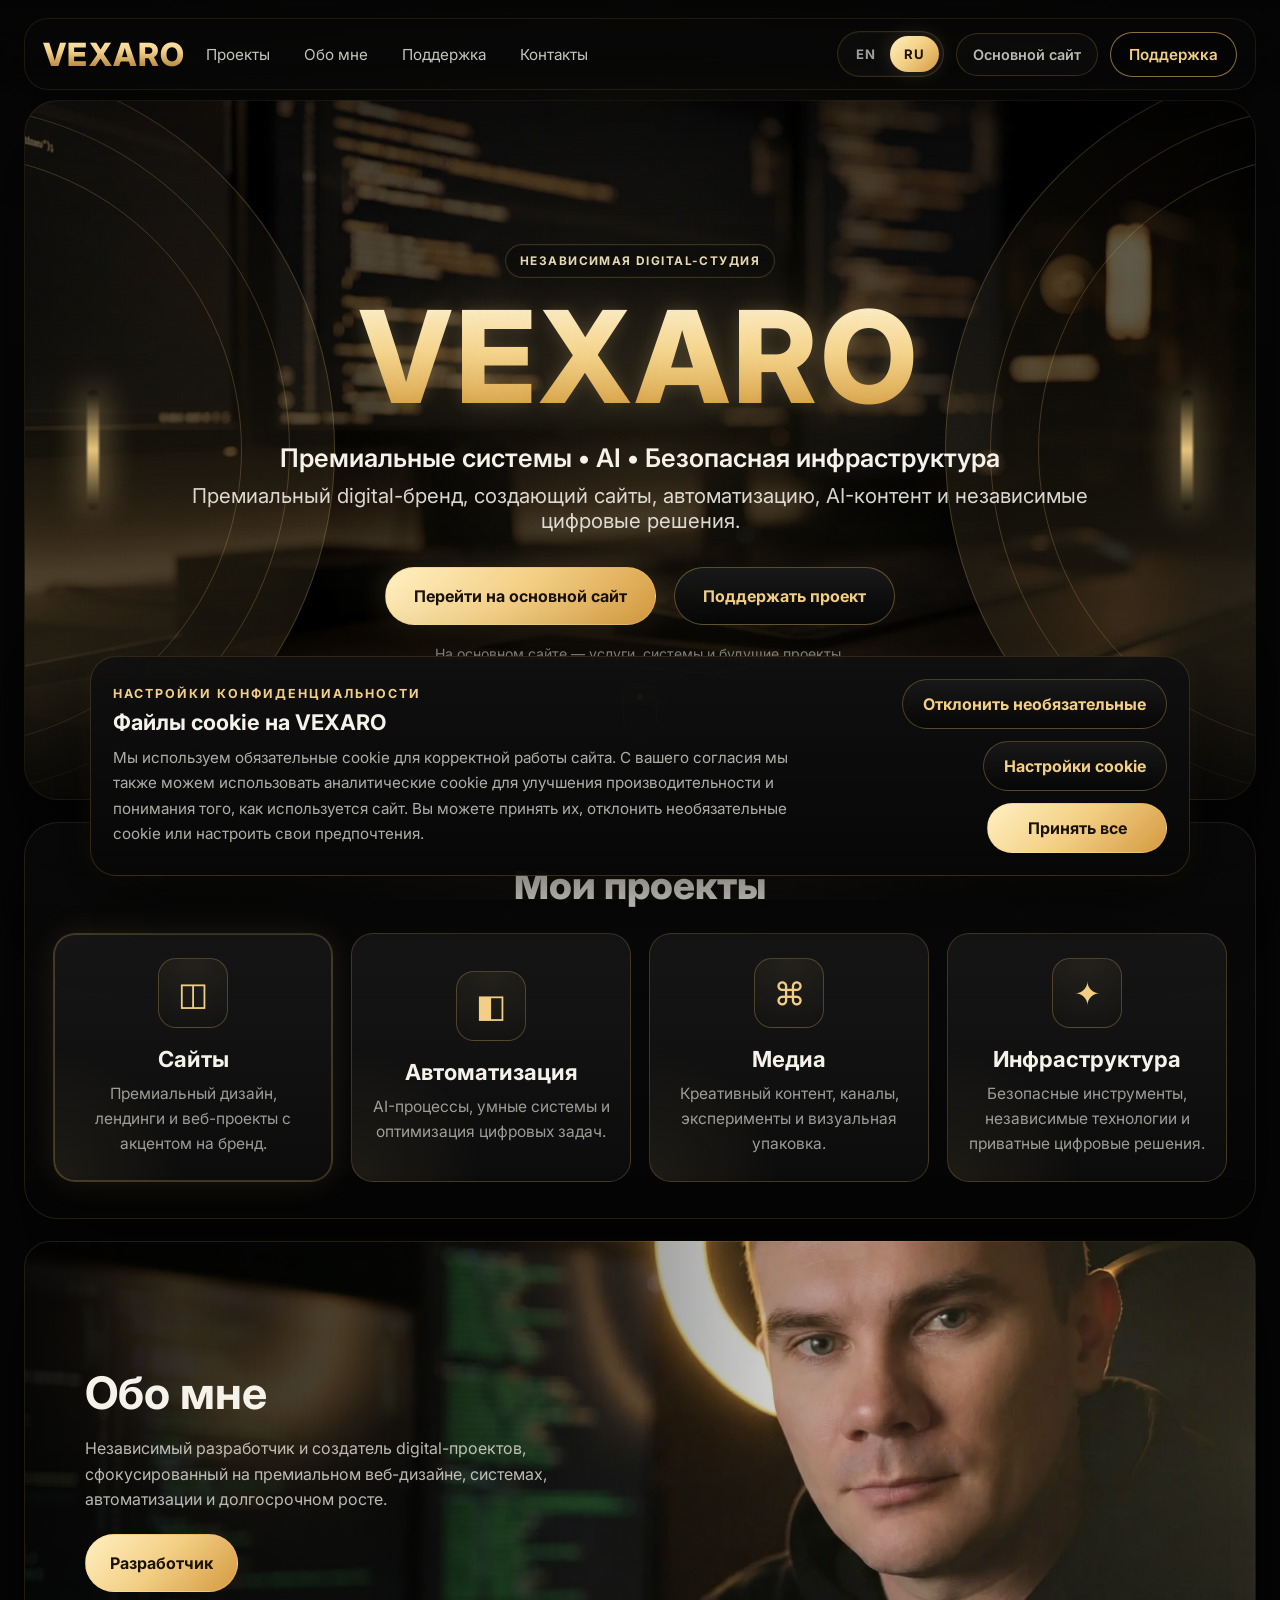
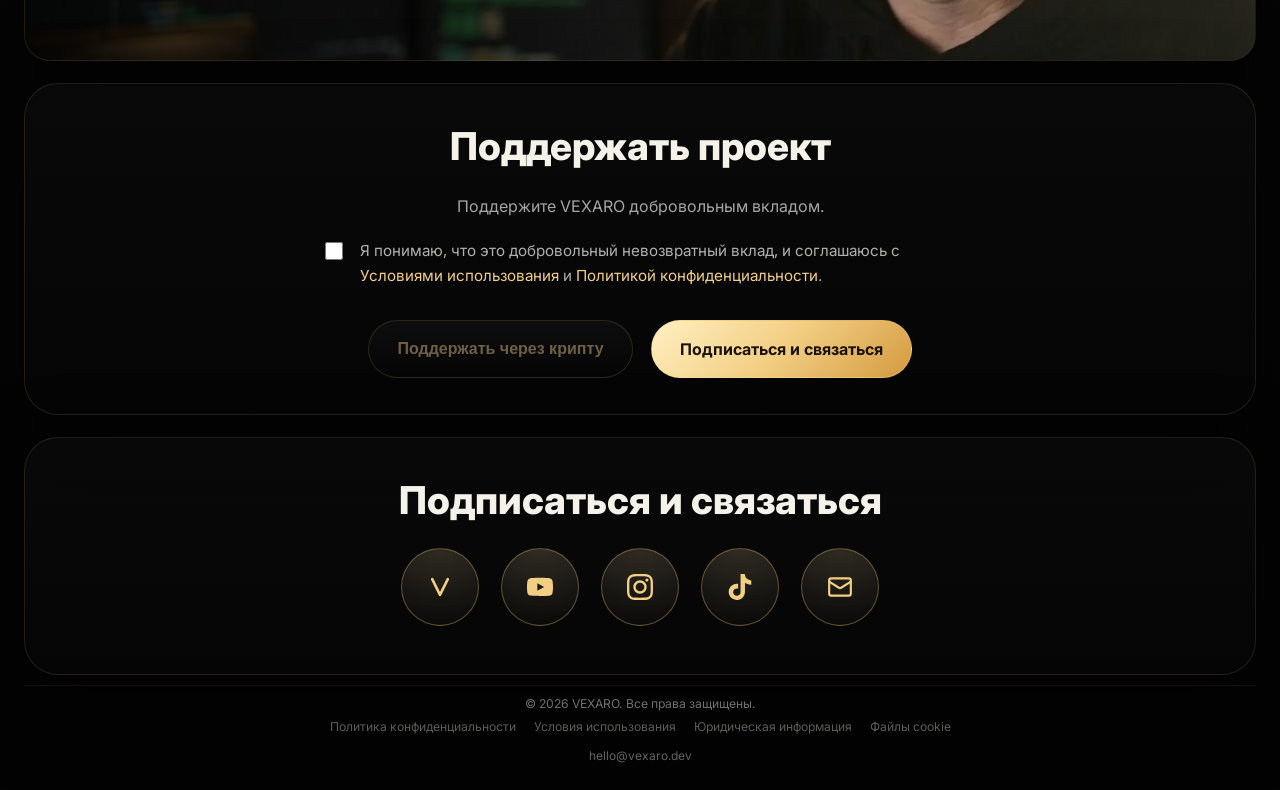
==== commit 3c517106: "Add files via upload" ====
--- a/index.html
+++ b/index.html
@@ -1,15 +1,15 @@
-<!doctype html>
-<html lang="en">
-  <head>
-    <meta charset="UTF-8" />
-    <meta name="viewport" content="width=device-width, initial-scale=1.0" />
-    <title>VEXARO — Premium Digital Systems</title>
-    <meta
-      name="description"
-      content="VEXARO builds websites, automation systems, media projects and secure digital infrastructure."
-    />
-    <link rel="preconnect" href="https://fonts.googleapis.com" />
-    <link rel="preconnect" href="https://fonts.gstatic.com" crossorigin />
+<!doctype html>
+<html lang="ru">
+  <head>
+    <meta charset="UTF-8" />
+    <meta name="viewport" content="width=device-width, initial-scale=1.0" />
+    <title>VEXARO — Премиальные цифровые системы</title>
+    <meta
+      name="description"
+      content="VEXARO создаёт сайты, автоматизацию, AI-контент и безопасную цифровую инфраструктуру."
+    />
+    <link rel="preconnect" href="https://fonts.googleapis.com" />
+    <link rel="preconnect" href="https://fonts.gstatic.com" crossorigin />
     <link
       href="https://fonts.googleapis.com/css2?family=Inter:wght@400;500;600;700;800&display=swap"
       rel="stylesheet"
@@ -18,520 +18,523 @@
     <link rel="icon" type="image/svg+xml" href="./assets/img/favicon.svg" />
     <meta name="robots" content="index,follow" />
     <link rel="canonical" href="/index.html" />
-    <link rel="alternate" hreflang="en" href="/index.html" />
-    <link rel="alternate" hreflang="ru" href="/index-ru.html" />
+    <link rel="alternate" hreflang="en" href="/index-en.html" />
+    <link rel="alternate" hreflang="ru" href="/index.html" />
     <link rel="alternate" hreflang="x-default" href="/index.html" />
-    <script
-      src="./js/lang-redirect.js"
-      data-current-lang="en"
-      data-redirect-ru="./index-ru.html"
-      data-redirect-en="./index.html"
-    ></script>
   </head>
-  <body>
-    <div class="site-bg" aria-hidden="true">
-      <span class="site-bg__vx">VX</span>
-    </div>
-
-    <div class="page-noise"></div>
-    <div class="page-noise"></div>
-
-    <header class="site-header">
-      <div class="container header__inner">
-        <a class="brand" href="#top">VEXARO</a>
-
-        <button
-          class="burger"
-          type="button"
-          aria-label="Open menu"
-          aria-expanded="false"
-          aria-controls="mobile-menu"
-          id="burger-toggle"
-        >
-          <span></span>
-          <span></span>
-          <span></span>
-        </button>
-
-        <div class="header-panel" id="mobile-menu">
-          <nav class="nav">
-            <a href="#projects">Projects</a>
-            <a href="#about">About</a>
-            <a href="#support">Support</a>
-            <a href="#connect">Connect</a>
-          </nav>
-
-          <div class="header__actions">
-            <div class="lang-switch" aria-label="Переключатель языка">
-              <a class="lang-switch__link is-active" href="./index.html">EN</a>
-              <a class="lang-switch__link" href="./index-ru.html">RU</a>
-            </div>
-
-            <a class="header-link" href="https://vexaro.dev">Main Site</a>
-            <a class="nav-cta" href="#support">Support</a>
-          </div>
-        </div>
-      </div>
-    </header>
-
-    <main class="page" id="top">
-      <section class="hero-shell">
-        <div class="hero-rings hero-rings--left"></div>
-        <div class="hero-rings hero-rings--right"></div>
-        <div class="hero-glow hero-glow--left"></div>
-        <div class="hero-glow hero-glow--right"></div>
-
-        <div class="hero">
-          <div class="hero__eyebrow">Independent Digital Studio</div>
-
-          <h1 class="hero__title">VEXARO</h1>
-
-          <p class="hero__subtitle">
-            Premium Systems • AI • Secure Infrastructure
-          </p>
-
-          <p class="hero__text">
-            A premium digital brand building websites, automation, AI content
-            and independent digital solutions.
-          </p>
-
-          <div class="hero__actions">
-            <a class="btn btn--solid" href="https://vexaro.dev">
-              Enter Main Site
-            </a>
-            <a class="btn btn--ghost" href="#support"> Support Project </a>
-          </div>
-
-          <p class="hero__microcopy">
-            Explore the main studio website for services, systems and future
-            projects.
-          </p>
-        </div>
-        <a
-          href="#projects"
-          class="scroll-indicator"
-          aria-label="Scroll to projects"
-        >
-          <div class="scroll-indicator__mouse">
-            <div class="scroll-indicator__dot"></div>
-          </div>
-        </a>
-      </section>
-
-      <section class="panel section" id="projects">
-        <h2 class="section-title">Our Projects</h2>
-
-        <div class="project-grid">
-          <article class="project-card project-card--active">
-            <div class="project-card__icon">◫</div>
-            <h3>Websites</h3>
-            <p>Premium design, landing pages and brand-focused web builds.</p>
-          </article>
-
-          <article class="project-card">
-            <div class="project-card__icon">◧</div>
-            <h3>Automation</h3>
-            <p>AI workflows, smart systems and digital process optimization.</p>
-          </article>
-
-          <article class="project-card">
-            <div class="project-card__icon">⌘</div>
-            <h3>Media</h3>
-            <p>Creative content, channels, experiments and visual packaging.</p>
-          </article>
-
-          <article class="project-card">
-            <div class="project-card__icon">✦</div>
-            <h3>Infrastructure</h3>
-            <p>Secure tools, independent tech and private digital solutions.</p>
-          </article>
-        </div>
-      </section>
-
-      <section class="panel section about-hero" id="about">
-        <div class="about-hero__overlay"></div>
-
-        <div class="about-hero__content">
-          <h2>About Me</h2>
-
-          <p>
-            Independent creator and developer focused on premium web design,
-            systems, automation and long-term growth.
-          </p>
-
-          <a class="btn btn--solid btn--small" href="#connect"> Developer </a>
-        </div>
-      </section>
-
-      <section class="panel section support-panel" id="support">
-        <h2 class="section-title">Support the Project</h2>
-
-        <p class="support-note">
-          Support VEXARO with a voluntary contribution.
-        </p>
-        <label class="support-consent">
-          <input type="checkbox" id="donation-consent" />
-          <span class="support-consent__text">
-            I understand this is a voluntary, non-refundable contribution and I
-            agree with the <a href="./terms.html">Terms of Service</a> and
-            <a href="./privacy.html">Privacy Policy</a>.
-          </span>
-        </label>
-
-        <div class="support-actions">
-          <button
-            class="support-pill support-pill--ghost"
-            type="button"
-            id="open-crypto-modal"
-          >
-            Support via Crypto
-          </button>
-
-          <a class="support-pill support-pill--solid" href="#connect">
-            Follow & Connect
-          </a>
-        </div>
-      </section>
-
-      <section class="panel section connect-panel" id="connect">
-        <h2 class="section-title">Follow & Connect</h2>
-
-        <div class="social-row">
-          <a
-            class="social-btn"
-            href="https://vexaro.dev"
-            aria-label="Main website"
-            title="Main website"
-            data-tooltip="Main website"
-          >
-            <svg viewBox="0 0 100 100">
-              <path
-                d="M20 20 L50 80 L80 20"
-                fill="none"
-                stroke="currentColor"
-                stroke-width="10"
-                stroke-linecap="round"
-                stroke-linejoin="round"
-              />
-            </svg>
-          </a>
-          <a
-            class="social-btn"
-            href="https://youtube.com/"
-            aria-label="YouTube"
-            title="YouTube"
-            data-tooltip="YouTube"
-          >
-            <svg
-              role="img"
-              viewBox="0 0 24 24"
-              xmlns="http://www.w3.org/2000/svg"
-            >
-              <title>YouTube</title>
-              <path
-                d="M23.498 6.186a3.016 3.016 0 0 0-2.122-2.136C19.505 3.545 12 3.545 12 3.545s-7.505 0-9.377.505A3.017 3.017 0 0 0 .502 6.186C0 8.07 0 12 0 12s0 3.93.502 5.814a3.016 3.016 0 0 0 2.122 2.136c1.871.505 9.376.505 9.376.505s7.505 0 9.377-.505a3.015 3.015 0 0 0 2.122-2.136C24 15.93 24 12 24 12s0-3.93-.502-5.814zM9.545 15.568V8.432L15.818 12l-6.273 3.568z"
-              />
-            </svg>
-          </a>
-          <a
-            class="social-btn"
-            href="https://instagram.com/"
-            aria-label="Instagram"
-            title="Instagram"
-            data-tooltip="Instagram"
-          >
-            <svg
-              role="img"
-              viewBox="0 0 24 24"
-              xmlns="http://www.w3.org/2000/svg"
-            >
-              <title>Instagram</title>
-              <path
-                d="M7.0301.084c-1.2768.0602-2.1487.264-2.911.5634-.7888.3075-1.4575.72-2.1228 1.3877-.6652.6677-1.075 1.3368-1.3802 2.127-.2954.7638-.4956 1.6365-.552 2.914-.0564 1.2775-.0689 1.6882-.0626 4.947.0062 3.2586.0206 3.6671.0825 4.9473.061 1.2765.264 2.1482.5635 2.9107.308.7889.72 1.4573 1.388 2.1228.6679.6655 1.3365 1.0743 2.1285 1.38.7632.295 1.6361.4961 2.9134.552 1.2773.056 1.6884.069 4.9462.0627 3.2578-.0062 3.668-.0207 4.9478-.0814 1.28-.0607 2.147-.2652 2.9098-.5633.7889-.3086 1.4578-.72 2.1228-1.3881.665-.6682 1.0745-1.3378 1.3795-2.1284.2957-.7632.4966-1.636.552-2.9124.056-1.2809.0692-1.6898.063-4.948-.0063-3.2583-.021-3.6668-.0817-4.9465-.0607-1.2797-.264-2.1487-.5633-2.9117-.3084-.7889-.72-1.4568-1.3876-2.1228C21.2982 1.33 20.628.9208 19.8378.6165 19.074.321 18.2017.1197 16.9244.0645 15.6471.0093 15.236-.005 11.977.0014 8.718.0076 8.31.0215 7.0301.0839m.1402 21.6932c-1.17-.0509-1.8053-.2453-2.2287-.408-.5606-.216-.96-.4771-1.3819-.895-.422-.4178-.6811-.8186-.9-1.378-.1644-.4234-.3624-1.058-.4171-2.228-.0595-1.2645-.072-1.6442-.079-4.848-.007-3.2037.0053-3.583.0607-4.848.05-1.169.2456-1.805.408-2.2282.216-.5613.4762-.96.895-1.3816.4188-.4217.8184-.6814 1.3783-.9003.423-.1651 1.0575-.3614 2.227-.4171 1.2655-.06 1.6447-.072 4.848-.079 3.2033-.007 3.5835.005 4.8495.0608 1.169.0508 1.8053.2445 2.228.408.5608.216.96.4754 1.3816.895.4217.4194.6816.8176.9005 1.3787.1653.4217.3617 1.056.4169 2.2263.0602 1.2655.0739 1.645.0796 4.848.0058 3.203-.0055 3.5834-.061 4.848-.051 1.17-.245 1.8055-.408 2.2294-.216.5604-.4763.96-.8954 1.3814-.419.4215-.8181.6811-1.3783.9-.4224.1649-1.0577.3617-2.2262.4174-1.2656.0595-1.6448.072-4.8493.079-3.2045.007-3.5825-.006-4.848-.0608M16.953 5.5864A1.44 1.44 0 1 0 18.39 4.144a1.44 1.44 0 0 0-1.437 1.4424M5.8385 12.012c.0067 3.4032 2.7706 6.1557 6.173 6.1493 3.4026-.0065 6.157-2.7701 6.1506-6.1733-.0065-3.4032-2.771-6.1565-6.174-6.1498-3.403.0067-6.156 2.771-6.1496 6.1738M8 12.0077a4 4 0 1 1 4.008 3.9921A3.9996 3.9996 0 0 1 8 12.0077"
-              />
-            </svg>
-          </a>
-
-          <a
-            class="social-btn"
-            href="https://tiktok.com/"
-            aria-label="TikTok"
-            title="TikTok"
-            data-tooltip="TikTok"
-          >
-            <svg
-              role="img"
-              viewBox="0 0 24 24"
-              xmlns="http://www.w3.org/2000/svg"
-            >
-              <title>TikTok</title>
-              <path
-                d="M12.525.02c1.31-.02 2.61-.01 3.91-.02.08 1.53.63 3.09 1.75 4.17 1.12 1.11 2.7 1.62 4.24 1.79v4.03c-1.44-.05-2.89-.35-4.2-.97-.57-.26-1.1-.59-1.62-.93-.01 2.92.01 5.84-.02 8.75-.08 1.4-.54 2.79-1.35 3.94-1.31 1.92-3.58 3.17-5.91 3.21-1.43.08-2.86-.31-4.08-1.03-2.02-1.19-3.44-3.37-3.65-5.71-.02-.5-.03-1-.01-1.49.18-1.9 1.12-3.72 2.58-4.96 1.66-1.44 3.98-2.13 6.15-1.72.02 1.48-.04 2.96-.04 4.44-.99-.32-2.15-.23-3.02.37-.63.41-1.11 1.04-1.36 1.75-.21.51-.15 1.07-.14 1.61.24 1.64 1.82 3.02 3.5 2.87 1.12-.01 2.19-.66 2.77-1.61.19-.33.4-.67.41-1.06.1-1.79.06-3.57.07-5.36.01-4.03-.01-8.05.02-12.07z"
-              />
-            </svg>
-          </a>
-
-          <a
-            class="social-btn"
-            href="mailto:hello@vexaro.dev"
-            aria-label="Email"
-            title="Email"
-            data-tooltip="Email"
-          >
-            <svg
-              xmlns="http://www.w3.org/2000/svg"
-              width="24"
-              height="24"
-              viewBox="0 0 24 24"
-              fill="none"
-              stroke="currentColor"
-              stroke-width="2"
-              stroke-linecap="round"
-              stroke-linejoin="round"
-              class="lucide lucide-mail-icon lucide-mail"
-            >
-              <path d="m22 7-8.991 5.727a2 2 0 0 1-2.009 0L2 7" />
-              <rect x="2" y="4" width="20" height="16" rx="2" />
-            </svg>
-          </a>
-        </div>
-      </section>
+  <body>
+    <div class="site-bg" aria-hidden="true">
+      <span class="site-bg__vx">VX</span>
+    </div>
+
+    <div class="page-noise"></div>
+    <div class="page-noise"></div>
+
+    <header class="site-header">
+      <div class="container header__inner">
+        <a class="brand" href="#top">VEXARO</a>
+
+        <button
+          class="burger"
+          type="button"
+          aria-label="Open menu"
+          aria-expanded="false"
+          aria-controls="mobile-menu"
+          id="burger-toggle"
+        >
+          <span></span>
+          <span></span>
+          <span></span>
+        </button>
+
+        <div class="header-panel" id="mobile-menu">
+          <nav class="nav">
+            <a href="#projects">Проекты</a>
+            <a href="#about">Обо мне</a>
+            <a href="#support">Поддержка</a>
+            <a href="#connect">Контакты</a>
+          </nav>
+
+          <div class="header__actions">
+            <div class="lang-switch" aria-label="Переключатель языка">
+              <a class="lang-switch__link" href="./index-en.html">EN</a>
+              <a class="lang-switch__link is-active" href="./index.html"
+                >RU</a
+              >
+            </div>
+
+            <a class="header-link" href="https://vexaro.dev">Основной сайт</a>
+            <a class="nav-cta" href="#support">Поддержка</a>
+          </div>
+        </div>
+      </div>
+    </header>
+
+    <main class="page" id="top">
+      <section class="hero-shell">
+        <div class="hero-rings hero-rings--left"></div>
+        <div class="hero-rings hero-rings--right"></div>
+        <div class="hero-glow hero-glow--left"></div>
+        <div class="hero-glow hero-glow--right"></div>
+
+        <div class="hero">
+          <div class="hero__eyebrow">Независимая digital-студия</div>
+
+          <h1 class="hero__title">VEXARO</h1>
+
+          <p class="hero__subtitle">
+            Премиальные системы • AI • Безопасная инфраструктура
+          </p>
+
+          <p class="hero__text">
+            Премиальный digital-бренд, создающий сайты, автоматизацию,
+            AI-контент и независимые цифровые решения.
+          </p>
+
+          <div class="hero__actions">
+            <a class="btn btn--solid" href="https://vexaro.dev">
+              Перейти на основной сайт
+            </a>
+            <a class="btn btn--ghost" href="#support"> Поддержать проект </a>
+          </div>
+
+          <p class="hero__microcopy">
+            На основном сайте — услуги, системы и будущие проекты.
+          </p>
+        </div>
+
+        <a
+          href="#projects"
+          class="scroll-indicator"
+          aria-label="Прокрутить к проектам"
+        >
+          <div class="scroll-indicator__mouse">
+            <div class="scroll-indicator__dot"></div>
+          </div>
+        </a>
+      </section>
+
+      <section class="panel section" id="projects">
+        <h2 class="section-title">Мои проекты</h2>
+
+        <div class="project-grid">
+          <article class="project-card project-card--active">
+            <div class="project-card__icon">◫</div>
+            <h3>Сайты</h3>
+            <p>
+              Премиальный дизайн, лендинги и веб-проекты с акцентом на бренд.
+            </p>
+          </article>
+
+          <article class="project-card">
+            <div class="project-card__icon">◧</div>
+            <h3>Автоматизация</h3>
+            <p>AI-процессы, умные системы и оптимизация цифровых задач.</p>
+          </article>
+
+          <article class="project-card">
+            <div class="project-card__icon">⌘</div>
+            <h3>Медиа</h3>
+            <p>
+              Креативный контент, каналы, эксперименты и визуальная упаковка.
+            </p>
+          </article>
+
+          <article class="project-card">
+            <div class="project-card__icon">✦</div>
+            <h3>Инфраструктура</h3>
+            <p>
+              Безопасные инструменты, независимые технологии и приватные
+              цифровые решения.
+            </p>
+          </article>
+        </div>
+      </section>
+
+      <section class="panel section about-hero" id="about">
+        <div class="about-hero__overlay"></div>
+
+        <div class="about-hero__content">
+          <h2>Обо мне</h2>
+
+          <p>
+            Независимый разработчик и создатель digital-проектов,
+            сфокусированный на премиальном веб-дизайне, системах, автоматизации
+            и долгосрочном росте.
+          </p>
+
+          <a class="btn btn--solid btn--small" href="#connect"> Разработчик </a>
+        </div>
+      </section>
+
+      <section class="panel section support-panel" id="support">
+        <h2 class="section-title">Поддержать проект</h2>
+
+        <p class="support-note">Поддержите VEXARO добровольным вкладом.</p>
+        <label class="support-consent">
+          <input type="checkbox" id="donation-consent" />
+          <span class="support-consent__text">
+            Я понимаю, что это добровольный невозвратный вклад, и соглашаюсь с
+            <a href="./terms-ru.html">Условиями использования</a> и
+            <a href="./privacy-ru.html">Политикой конфиденциальности</a>.
+          </span>
+        </label>
+
+        <div class="support-actions">
+          <button
+            class="support-pill support-pill--ghost"
+            type="button"
+            id="open-crypto-modal"
+          >
+            Поддержать через крипту
+          </button>
+
+          <a class="support-pill support-pill--solid" href="#connect">
+            Подписаться и связаться
+          </a>
+        </div>
+      </section>
+
+      <section class="panel section connect-panel" id="connect">
+        <h2 class="section-title">Подписаться и связаться</h2>
+
+        <div class="social-row">
+          <a
+            class="social-btn"
+            href="https://vexaro.dev"
+            aria-label="Основной сайт"
+            title="Основной сайт"
+            data-tooltip="Основной сайт"
+          >
+            <svg viewBox="0 0 100 100">
+              <path
+                d="M20 20 L50 80 L80 20"
+                fill="none"
+                stroke="currentColor"
+                stroke-width="10"
+                stroke-linecap="round"
+                stroke-linejoin="round"
+              />
+            </svg>
+          </a>
+
+          <a
+            class="social-btn"
+            href="https://youtube.com/"
+            aria-label="YouTube"
+            title="YouTube"
+            data-tooltip="YouTube"
+          >
+            <svg
+              role="img"
+              viewBox="0 0 24 24"
+              xmlns="http://www.w3.org/2000/svg"
+            >
+              <title>YouTube</title>
+              <path
+                d="M23.498 6.186a3.016 3.016 0 0 0-2.122-2.136C19.505 3.545 12 3.545 12 3.545s-7.505 0-9.377.505A3.017 3.017 0 0 0 .502 6.186C0 8.07 0 12 0 12s0 3.93.502 5.814a3.016 3.016 0 0 0 2.122 2.136c1.871.505 9.376.505 9.376.505s7.505 0 9.377-.505a3.015 3.015 0 0 0 2.122-2.136C24 15.93 24 12 24 12s0-3.93-.502-5.814zM9.545 15.568V8.432L15.818 12l-6.273 3.568z"
+              />
+            </svg>
+          </a>
+
+          <a
+            class="social-btn"
+            href="https://instagram.com/"
+            aria-label="Instagram"
+            title="Instagram"
+            data-tooltip="Instagram"
+          >
+            <svg
+              role="img"
+              viewBox="0 0 24 24"
+              xmlns="http://www.w3.org/2000/svg"
+            >
+              <title>Instagram</title>
+              <path
+                d="M7.0301.084c-1.2768.0602-2.1487.264-2.911.5634-.7888.3075-1.4575.72-2.1228 1.3877-.6652.6677-1.075 1.3368-1.3802 2.127-.2954.7638-.4956 1.6365-.552 2.914-.0564 1.2775-.0689 1.6882-.0626 4.947.0062 3.2586.0206 3.6671.0825 4.9473.061 1.2765.264 2.1482.5635 2.9107.308.7889.72 1.4573 1.388 2.1228.6679.6655 1.3365 1.0743 2.1285 1.38.7632.295 1.6361.4961 2.9134.552 1.2773.056 1.6884.069 4.9462.0627 3.2578-.0062 3.668-.0207 4.9478-.0814 1.28-.0607 2.147-.2652 2.9098-.5633.7889-.3086 1.4578-.72 2.1228-1.3881.665-.6682 1.0745-1.3378 1.3795-2.1284.2957-.7632.4966-1.636.552-2.9124.056-1.2809.0692-1.6898.063-4.948-.0063-3.2583-.021-3.6668-.0817-4.9465-.0607-1.2797-.264-2.1487-.5633-2.9117-.3084-.7889-.72-1.4568-1.3876-2.1228C21.2982 1.33 20.628.9208 19.8378.6165 19.074.321 18.2017.1197 16.9244.0645 15.6471.0093 15.236-.005 11.977.0014 8.718.0076 8.31.0215 7.0301.0839m.1402 21.6932c-1.17-.0509-1.8053-.2453-2.2287-.408-.5606-.216-.96-.4771-1.3819-.895-.422-.4178-.6811-.8186-.9-1.378-.1644-.4234-.3624-1.058-.4171-2.228-.0595-1.2645-.072-1.6442-.079-4.848-.007-3.2037.0053-3.583.0607-4.848.05-1.169.2456-1.805.408-2.2282.216-.5613.4762-.96.895-1.3816.4188-.4217.8184-.6814 1.3783-.9003.423-.1651 1.0575-.3614 2.227-.4171 1.2655-.06 1.6447-.072 4.848-.079 3.2033-.007 3.5835.005 4.8495.0608 1.169.0508 1.8053.2445 2.228.408.5608.216.96.4754 1.3816.895.4217.4194.6816.8176.9005 1.3787.1653.4217.3617 1.056.4169 2.2263.0602 1.2655.0739 1.645.0796 4.848.0058 3.203-.0055 3.5834-.061 4.848-.051 1.17-.245 1.8055-.408 2.2294-.216.5604-.4763.96-.8954 1.3814-.419.4215-.8181.6811-1.3783.9-.4224.1649-1.0577.3617-2.2262.4174-1.2656.0595-1.6448.072-4.8493.079-3.2045.007-3.5825-.006-4.848-.0608M16.953 5.5864A1.44 1.44 0 1 0 18.39 4.144a1.44 1.44 0 0 0-1.437 1.4424M5.8385 12.012c.0067 3.4032 2.7706 6.1557 6.173 6.1493 3.4026-.0065 6.157-2.7701 6.1506-6.1733-.0065-3.4032-2.771-6.1565-6.174-6.1498-3.403.0067-6.156 2.771-6.1496 6.1738M8 12.0077a4 4 0 1 1 4.008 3.9921A3.9996 3.9996 0 0 1 8 12.0077"
+              />
+            </svg>
+          </a>
+
+          <a
+            class="social-btn"
+            href="https://tiktok.com/"
+            aria-label="TikTok"
+            title="TikTok"
+            data-tooltip="TikTok"
+          >
+            <svg
+              role="img"
+              viewBox="0 0 24 24"
+              xmlns="http://www.w3.org/2000/svg"
+            >
+              <title>TikTok</title>
+              <path
+                d="M12.525.02c1.31-.02 2.61-.01 3.91-.02.08 1.53.63 3.09 1.75 4.17 1.12 1.11 2.7 1.62 4.24 1.79v4.03c-1.44-.05-2.89-.35-4.2-.97-.57-.26-1.1-.59-1.62-.93-.01 2.92.01 5.84-.02 8.75-.08 1.4-.54 2.79-1.35 3.94-1.31 1.92-3.58 3.17-5.91 3.21-1.43.08-2.86-.31-4.08-1.03-2.02-1.19-3.44-3.37-3.65-5.71-.02-.5-.03-1-.01-1.49.18-1.9 1.12-3.72 2.58-4.96 1.66-1.44 3.98-2.13 6.15-1.72.02 1.48-.04 2.96-.04 4.44-.99-.32-2.15-.23-3.02.37-.63.41-1.11 1.04-1.36 1.75-.21.51-.15 1.07-.14 1.61.24 1.64 1.82 3.02 3.5 2.87 1.12-.01 2.19-.66 2.77-1.61.19-.33.4-.67.41-1.06.1-1.79.06-3.57.07-5.36.01-4.03-.01-8.05.02-12.07z"
+              />
+            </svg>
+          </a>
+
+          <a
+            class="social-btn"
+            href="mailto:hello@vexaro.dev"
+            aria-label="Email"
+            title="Email"
+            data-tooltip="Email"
+          >
+            <svg
+              xmlns="http://www.w3.org/2000/svg"
+              width="24"
+              height="24"
+              viewBox="0 0 24 24"
+              fill="none"
+              stroke="currentColor"
+              stroke-width="2"
+              stroke-linecap="round"
+              stroke-linejoin="round"
+              class="lucide lucide-mail-icon lucide-mail"
+            >
+              <path d="m22 7-8.991 5.727a2 2 0 0 1-2.009 0L2 7" />
+              <rect x="2" y="4" width="20" height="16" rx="2" />
+            </svg>
+          </a>
+        </div>
+      </section>
+
       <footer class="site-footer">
         <div class="container">
           <div class="footer-mini">
-            <div class="footer-copy">© 2026 VEXARO. All rights reserved.</div>
+            <div class="footer-copy">© 2026 VEXARO. Все права защищены.</div>
             <div class="legal-links">
-              <a href="./privacy.html">Privacy Policy</a>
-              <a href="./terms.html">Terms of Service</a>
-              <a href="./legal.html">Legal Notice</a>
-              <a href="./cookies.html">Cookies</a>
+              <a href="./privacy-ru.html">Политика конфиденциальности</a>
+              <a href="./terms-ru.html">Условия использования</a>
+              <a href="./legal-ru.html">Юридическая информация</a>
+              <a href="./cookies-ru.html">Файлы cookie</a>
               <div class="contact-mini">
                 <a href="mailto:hello@vexaro.dev">hello@vexaro.dev</a>
               </div>
             </div>
           </div>
-        </div>
-      </footer>
-    </main>
-    <div class="crypto-modal" id="crypto-modal" aria-hidden="true">
-      <div class="crypto-modal__backdrop" id="crypto-modal-close"></div>
-
-      <div
-        class="crypto-modal__dialog"
-        role="dialog"
-        aria-modal="true"
-        aria-labelledby="crypto-modal-title"
-      >
-        <button class="crypto-modal__close" type="button" id="crypto-modal-x">
-          ×
-        </button>
-
-        <div class="crypto-modal__header">
-          <h3 id="crypto-modal-title">Support VEXARO</h3>
-          <p>
-            Support the project with crypto. Use only the exact network shown
-            below.
-          </p>
-        </div>
-
-        <div class="crypto-grid">
-          <article class="crypto-card">
-            <div class="crypto-card__top">
-              <h4>USDT (TRC20)</h4>
-              <span class="crypto-badge">Recommended</span>
-            </div>
-
-            <p class="crypto-card__hint">
-              Low fees • stablecoin • easy to send
-            </p>
-
-            <div class="crypto-card__qr">
-              <img
-                src="assets/img/qr-usdt-trc20.svg"
-                alt="USDT TRC20 QR code"
-              />
-            </div>
-
-            <div class="crypto-card__address">
-              <span class="crypto-card__label">Wallet address</span>
-              <code id="usdt-address">TQnZ2apqUEBMSUYSg3t4UW5AHbQXTdKPWd</code>
-            </div>
-
-            <button
-              class="crypto-card__copy"
-              type="button"
-              data-copy-target="usdt-address"
-            >
-              Copy USDT Address
-            </button>
-          </article>
-
-          <article class="crypto-card">
-            <div class="crypto-card__top">
-              <h4>TON</h4>
-            </div>
-
-            <p class="crypto-card__hint">Fast • low fees • convenient</p>
-
-            <div class="crypto-card__qr">
-              <img src="assets/img/qr-ton.svg" alt="TON QR code" />
-            </div>
-
-            <div class="crypto-card__address">
-              <span class="crypto-card__label">Wallet address</span>
-              <code id="ton-address"
-                >UQBDOMYAV3U9cUbGEeGsOOUgFcBkhSMcOgxvcdRfKLAyhdfA</code
-              >
-            </div>
-
-            <button
-              class="crypto-card__copy"
-              type="button"
-              data-copy-target="ton-address"
-            >
-              Copy TON Address
-            </button>
-          </article>
-        </div>
-
-        <p class="crypto-modal__note">
-          Send only via the specified network. Crypto transactions are final and
-          non-refundable.
-        </p>
-      </div>
-    </div>
-    <div class="cookie-banner" id="cookie-banner" aria-hidden="true">
-      <div class="cookie-banner__inner">
-        <div class="cookie-banner__content">
-          <p class="cookie-banner__eyebrow">Privacy Settings</p>
-          <h3 class="cookie-banner__title">Cookies on VEXARO</h3>
-          <p class="cookie-banner__text">
-            We use necessary cookies to keep the website functional. With your
-            consent, we may also use analytics cookies to improve performance
-            and understand site usage. You can accept, reject non-essential
-            cookies, or manage your preferences.
-          </p>
-        </div>
-
-        <div class="cookie-banner__actions">
-          <button
-            class="cookie-btn cookie-btn--ghost"
-            type="button"
-            id="cookie-reject"
-          >
-            Reject non-essential
-          </button>
-          <button
-            class="cookie-btn cookie-btn--ghost"
-            type="button"
-            id="cookie-settings-open"
-          >
-            Cookie settings
-          </button>
-          <button
-            class="cookie-btn cookie-btn--solid"
-            type="button"
-            id="cookie-accept"
-          >
-            Accept all
-          </button>
-        </div>
-      </div>
-    </div>
-
-    <div class="cookie-modal" id="cookie-modal" aria-hidden="true">
-      <div class="cookie-modal__backdrop" id="cookie-modal-backdrop"></div>
-
-      <div
-        class="cookie-modal__dialog"
-        role="dialog"
-        aria-modal="true"
-        aria-labelledby="cookie-modal-title"
-      >
-        <button
-          class="cookie-modal__close"
-          type="button"
-          id="cookie-modal-close"
-        >
-          ×
-        </button>
-
-        <div class="cookie-modal__header">
-          <p class="cookie-banner__eyebrow">Cookie Preferences</p>
-          <h3 id="cookie-modal-title">Manage your cookie settings</h3>
-          <p>
-            Necessary cookies are always active. You can choose whether to allow
-            analytics and marketing cookies.
-          </p>
-        </div>
-
-        <div class="cookie-groups">
-          <div class="cookie-group cookie-group--locked">
-            <div class="cookie-group__info">
-              <h4>Necessary</h4>
-              <p>
-                Required for core website functionality, security and essential
-                site operation.
-              </p>
-            </div>
-            <div class="cookie-toggle cookie-toggle--locked">
-              <input type="checkbox" checked disabled />
-              <span>Always active</span>
-            </div>
-          </div>
-
-          <div class="cookie-group">
-            <div class="cookie-group__info">
-              <h4>Analytics</h4>
-              <p>
-                Helps us understand traffic and improve website performance.
-              </p>
-            </div>
-            <label class="cookie-toggle">
-              <input type="checkbox" id="cookie-analytics" />
-              <span>Allow</span>
-            </label>
-          </div>
-
-          <div class="cookie-group">
-            <div class="cookie-group__info">
-              <h4>Marketing</h4>
-              <p>
-                Used for advertising, campaign measurement and related tracking.
-              </p>
-            </div>
-            <label class="cookie-toggle">
-              <input type="checkbox" id="cookie-marketing" />
-              <span>Allow</span>
-            </label>
-          </div>
-        </div>
-
-        <div class="cookie-modal__actions">
-          <button
-            class="cookie-btn cookie-btn--ghost"
-            type="button"
-            id="cookie-modal-reject"
-          >
-            Reject non-essential
-          </button>
-          <button
-            class="cookie-btn cookie-btn--ghost"
-            type="button"
-            id="cookie-modal-save"
-          >
-            Save preferences
-          </button>
-          <button
-            class="cookie-btn cookie-btn--solid"
-            type="button"
-            id="cookie-modal-accept"
-          >
-            Accept all
-          </button>
-        </div>
-      </div>
-    </div>
-    <script src="./js/main.js" defer></script>
-  </body>
-</html>
+        </div>
+      </footer>
+    </main>
+
+    <div class="crypto-modal" id="crypto-modal" aria-hidden="true">
+      <div class="crypto-modal__backdrop" id="crypto-modal-close"></div>
+
+      <div
+        class="crypto-modal__dialog"
+        role="dialog"
+        aria-modal="true"
+        aria-labelledby="crypto-modal-title"
+      >
+        <button class="crypto-modal__close" type="button" id="crypto-modal-x">
+          ×
+        </button>
+
+        <div class="crypto-modal__header">
+          <h3 id="crypto-modal-title">Поддержать VEXARO</h3>
+          <p>
+            Поддержите проект с помощью криптовалюты. Используйте только ту
+            сеть, которая указана ниже.
+          </p>
+        </div>
+
+        <div class="crypto-grid">
+          <article class="crypto-card">
+            <div class="crypto-card__top">
+              <h4>USDT (TRC20)</h4>
+              <span class="crypto-badge">Рекомендуется</span>
+            </div>
+
+            <p class="crypto-card__hint">
+              Низкие комиссии • стейблкоин • легко отправить
+            </p>
+
+            <div class="crypto-card__qr">
+              <img src="assets/img/qr-usdt-trc20.svg" alt="QR-код USDT TRC20" />
+            </div>
+
+            <div class="crypto-card__address">
+              <span class="crypto-card__label">Адрес кошелька</span>
+              <code id="usdt-address">TQnZ2apqUEBMSUYSg3t4UW5AHbQXTdKPWd</code>
+            </div>
+
+            <button
+              class="crypto-card__copy"
+              type="button"
+              data-copy-target="usdt-address"
+            >
+              Копировать адрес USDT
+            </button>
+          </article>
+
+          <article class="crypto-card">
+            <div class="crypto-card__top">
+              <h4>TON</h4>
+            </div>
+
+            <p class="crypto-card__hint">Быстро • низкие комиссии • удобно</p>
+
+            <div class="crypto-card__qr">
+              <img src="assets/img/qr-ton.svg" alt="QR-код TON" />
+            </div>
+
+            <div class="crypto-card__address">
+              <span class="crypto-card__label">Адрес кошелька</span>
+              <code id="ton-address"
+                >UQBDOMYAV3U9cUbGEeGsOOUgFcBkhSMcOgxvcdRfKLAyhdfA</code
+              >
+            </div>
+
+            <button
+              class="crypto-card__copy"
+              type="button"
+              data-copy-target="ton-address"
+            >
+              Копировать адрес TON
+            </button>
+          </article>
+        </div>
+
+        <p class="crypto-modal__note">
+          Отправляйте средства только через указанную сеть. Криптовалютные
+          транзакции являются окончательными и не подлежат возврату.
+        </p>
+      </div>
+    </div>
+
+    <div class="cookie-banner" id="cookie-banner" aria-hidden="true">
+      <div class="cookie-banner__inner">
+        <div class="cookie-banner__content">
+          <p class="cookie-banner__eyebrow">Настройки конфиденциальности</p>
+          <h3 class="cookie-banner__title">Файлы cookie на VEXARO</h3>
+          <p class="cookie-banner__text">
+            Мы используем обязательные cookie для корректной работы сайта. С
+            вашего согласия мы также можем использовать аналитические cookie для
+            улучшения производительности и понимания того, как используется
+            сайт. Вы можете принять их, отклонить необязательные cookie или
+            настроить свои предпочтения.
+          </p>
+        </div>
+
+        <div class="cookie-banner__actions">
+          <button
+            class="cookie-btn cookie-btn--ghost"
+            type="button"
+            id="cookie-reject"
+          >
+            Отклонить необязательные
+          </button>
+          <button
+            class="cookie-btn cookie-btn--ghost"
+            type="button"
+            id="cookie-settings-open"
+          >
+            Настройки cookie
+          </button>
+          <button
+            class="cookie-btn cookie-btn--solid"
+            type="button"
+            id="cookie-accept"
+          >
+            Принять все
+          </button>
+        </div>
+      </div>
+    </div>
+
+    <div class="cookie-modal" id="cookie-modal" aria-hidden="true">
+      <div class="cookie-modal__backdrop" id="cookie-modal-backdrop"></div>
+
+      <div
+        class="cookie-modal__dialog"
+        role="dialog"
+        aria-modal="true"
+        aria-labelledby="cookie-modal-title"
+      >
+        <button
+          class="cookie-modal__close"
+          type="button"
+          id="cookie-modal-close"
+        >
+          ×
+        </button>
+
+        <div class="cookie-modal__header">
+          <p class="cookie-banner__eyebrow">Параметры cookie</p>
+          <h3 id="cookie-modal-title">Управление настройками cookie</h3>
+          <p>
+            Обязательные cookie всегда активны. Вы можете выбрать, разрешить ли
+            аналитические и маркетинговые cookie.
+          </p>
+        </div>
+
+        <div class="cookie-groups">
+          <div class="cookie-group cookie-group--locked">
+            <div class="cookie-group__info">
+              <h4>Обязательные</h4>
+              <p>
+                Нужны для базовой работы сайта, безопасности и основных функций.
+              </p>
+            </div>
+            <div class="cookie-toggle cookie-toggle--locked">
+              <input type="checkbox" checked disabled />
+              <span>Всегда активны</span>
+            </div>
+          </div>
+
+          <div class="cookie-group">
+            <div class="cookie-group__info">
+              <h4>Аналитика</h4>
+              <p>Помогает понять трафик и улучшать производительность сайта.</p>
+            </div>
+            <label class="cookie-toggle">
+              <input type="checkbox" id="cookie-analytics" />
+              <span>Разрешить</span>
+            </label>
+          </div>
+
+          <div class="cookie-group">
+            <div class="cookie-group__info">
+              <h4>Маркетинг</h4>
+              <p>
+                Используются для рекламы, оценки кампаний и связанного трекинга.
+              </p>
+            </div>
+            <label class="cookie-toggle">
+              <input type="checkbox" id="cookie-marketing" />
+              <span>Разрешить</span>
+            </label>
+          </div>
+        </div>
+
+        <div class="cookie-modal__actions">
+          <button
+            class="cookie-btn cookie-btn--ghost"
+            type="button"
+            id="cookie-modal-reject"
+          >
+            Отклонить необязательные
+          </button>
+          <button
+            class="cookie-btn cookie-btn--ghost"
+            type="button"
+            id="cookie-modal-save"
+          >
+            Сохранить настройки
+          </button>
+          <button
+            class="cookie-btn cookie-btn--solid"
+            type="button"
+            id="cookie-modal-accept"
+          >
+            Принять все
+          </button>
+        </div>
+      </div>
+    </div>
+
+    <script src="./js/main.js" defer></script>
+  </body>
+</html>
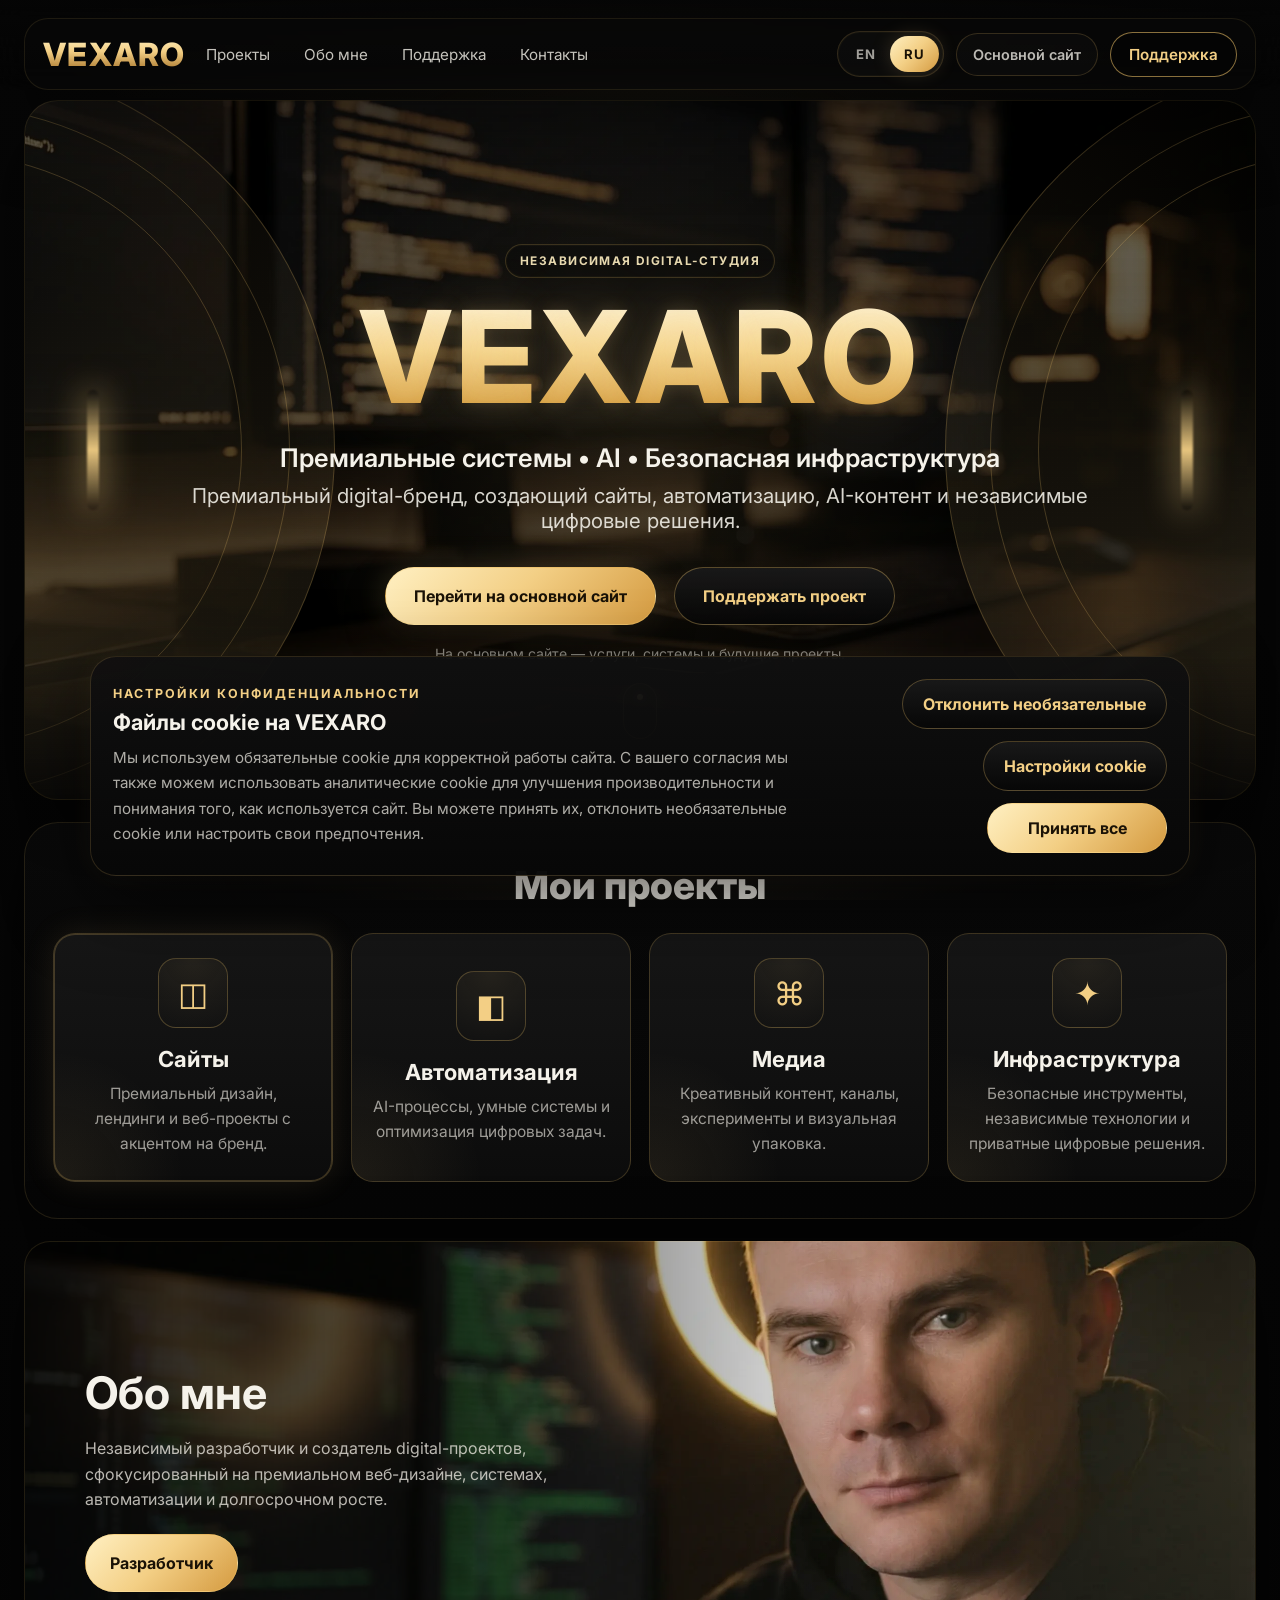
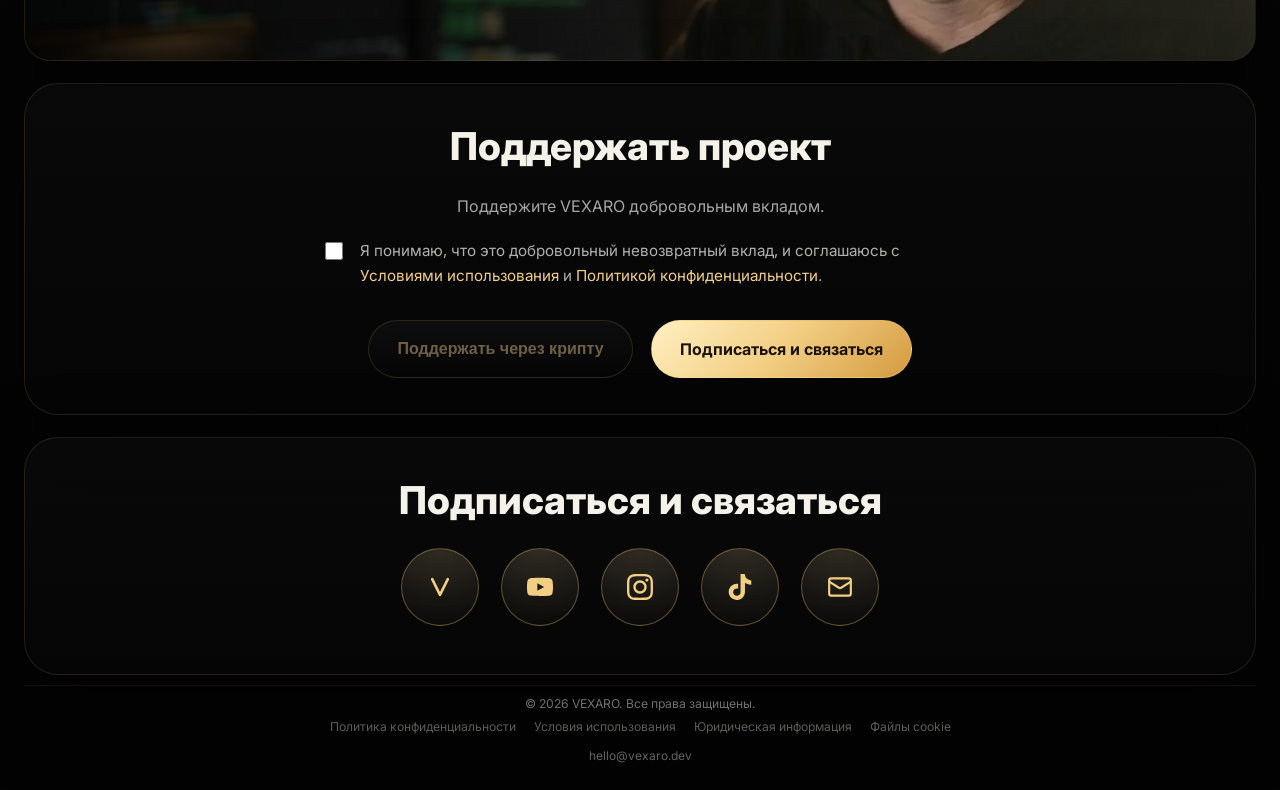
==== commit 3befd8dd: "Add files via upload" ====
--- a/index.html
+++ b/index.html
@@ -14,7 +14,7 @@
       href="https://fonts.googleapis.com/css2?family=Inter:wght@400;500;600;700;800&display=swap"
       rel="stylesheet"
     />
-    <link rel="stylesheet" href="./style.css" />
+    <link rel="stylesheet" href="./style.css?v=20260420" />
     <link rel="icon" type="image/svg+xml" href="./assets/img/favicon.svg" />
     <meta name="robots" content="index,follow" />
     <link rel="canonical" href="/index.html" />
@@ -535,6 +535,6 @@
       </div>
     </div>
 
-    <script src="./js/main.js" defer></script>
+    <script src="./js/main.js?v=20260420" defer></script>
   </body>
 </html>
--- a/style.css
+++ b/style.css
@@ -123,6 +123,7 @@
     rgba(6, 6, 6, 0.55) 70%,
     rgba(6, 6, 6, 0)
   );
+  -webkit-backdrop-filter: blur(14px);
   backdrop-filter: blur(14px);
 }
 .header__inner {
@@ -351,6 +352,14 @@
       rgba(243, 207, 133, 0.05),
       transparent 40%
     ),
+    url("assets/img/imghero-bg.png") center / cover no-repeat;
+  background:
+    linear-gradient(180deg, rgba(0, 0, 0, 0.6), rgba(0, 0, 0, 0.8)),
+    radial-gradient(
+      circle at center,
+      rgba(243, 207, 133, 0.05),
+      transparent 40%
+    ),
     url("assets/img/imghero-bg.webp") center / cover no-repeat;
 }
 .hero-shell::before {
@@ -510,6 +519,7 @@
     rgba(0, 0, 0, 0.2)
   );
 
+  -webkit-backdrop-filter: blur(6px);
   backdrop-filter: blur(6px);
 
   display: flex;
@@ -709,6 +719,15 @@
   border-radius: 26px;
   overflow: hidden;
 
+  background:
+    linear-gradient(
+      90deg,
+      rgba(0, 0, 0, 0.85) 0%,
+      rgba(0, 0, 0, 0.65) 35%,
+      rgba(0, 0, 0, 0.2) 60%,
+      transparent 80%
+    ),
+    url("assets/img/about-visual.jpg") right center / cover no-repeat;
   background:
     linear-gradient(
       90deg,
@@ -1070,6 +1089,7 @@
   position: absolute;
   inset: 0;
   background: rgba(0, 0, 0, 0.72);
+  -webkit-backdrop-filter: blur(10px);
   backdrop-filter: blur(10px);
 }
 
@@ -1502,6 +1522,7 @@
   position: absolute;
   inset: 0;
   background: rgba(0, 0, 0, 0.72);
+  -webkit-backdrop-filter: blur(10px);
   backdrop-filter: blur(10px);
 }
 
@@ -2079,6 +2100,7 @@
       rgba(8, 8, 8, 0.98),
       rgba(4, 4, 4, 0.99)
     );
+    -webkit-backdrop-filter: blur(16px);
     backdrop-filter: blur(16px);
     box-shadow:
       0 24px 60px rgba(0, 0, 0, 0.52),
